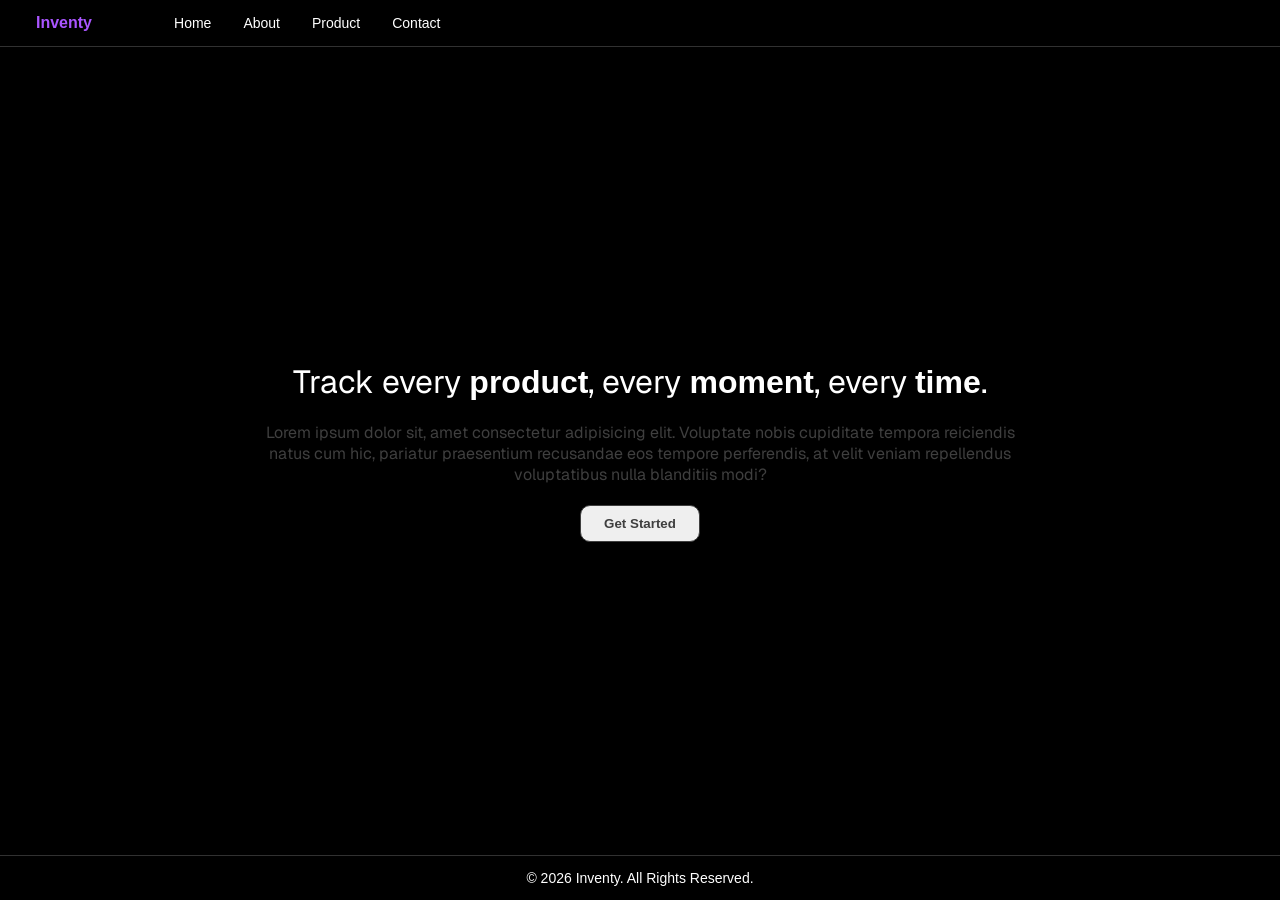
==== index.html @ 1180576e "integrate new inventy home page" ====
<!DOCTYPE html>
<html lang="en">

<head>
    <meta charset="UTF-8">
    <meta name="viewport" content="width=device-width, initial-scale=1.0">
    <title>Inventy</title>
    <link rel="stylesheet" href="css/style.css">
</head>

<body>
    <header>
        <nav>
            <ul>
                <li><a class="nav-brand purple" href="">Inventy</a></li>
                <li><a href="">Home</a></li>
                <li><a href="about.html">About</a></li>
                <li><a href="products.html">Product</a></li>
                <li><a href="contact.html">Contact</a></li>
            </ul>
        </nav>
    </header>
    <main>
        <div class="container">
            <h1>Track every <span class="pixel-font">product</span>, every <span class="pixel-font">moment</span>, every
                <span class="pixel-font">time</span>.
            </h1>
            <p>Lorem ipsum dolor sit, amet consectetur adipisicing elit. Voluptate nobis cupiditate tempora reiciendis
                <br>
                natus cum hic, pariatur praesentium recusandae eos tempore perferendis, at velit veniam repellendus <br>
                voluptatibus nulla blanditiis modi?</p>
            <a href="products.html"><button>Get Started</button></a>
        </div>
        <!-- <div class="container index">
            <img src="Gemini_Generated_Image_yl770eyl770eyl77.jpg" alt="">
        </div> -->
    </main>
    <footer>
        <p>&copy; 2026 Inventy. All Rights Reserved.</p>
    </footer>
</body>

</html>
---- css/style.css ----
@import url('https://fonts.googleapis.com/css2?family=Geist+Pixel&family=Geist:ital,wght@0,100..900;1,100..900&display=swap');

* {
    margin: 0;
    padding: 0;
    font-family: "Geist", sans-serif;
}

body {
    background-color: #000000;
    min-height: 100vh;
    display: flex;
    flex-direction: column;
}

main {
    flex: 1;
    display: flex;
    flex-direction: column;
}

ul {
  list-style-type: none;
  margin: 0;
  padding: 0 20px;
  display: flex;
  flex-direction: row;
  align-items: center;
  background-color: #000000;
  border-bottom: 1px solid #313131;
}

ul li a {
  display: block;
  color: #FFFFFF;
  text-align: center;
  padding: 14px 16px;
  text-decoration: none;
  font-family: "Geist Pixel", sans-serif;
  font-size: 14px;
  font-weight: 200;
}

ul li a:hover {
    font-weight: 800;
}

.nav-brand {
    font-size: 16px;
    font-weight: 800;
    margin-right: 50px;
}

.nav-brand:hover {
    color: rgb(205, 150, 255);
}

.container {
    flex: 1;
    display: flex;
    flex-direction: column;
    justify-content: center;
    align-items: center;
    text-align: center;
    gap: 20px;
    padding: 40px 20px;
}

.container img {
    width: 50%;
}

.index img {
    width: 80%;
}

.container h1 {
    color: #FFFFFF;
    font-weight: 400;
}

.container p {
    color: #3f3f3f;
}

.pixel-font {
    font-family: "Geist Pixel", sans-serif;
    font-weight: 800;
}

.container button {
    width: auto;
    min-width: 120px;
    padding: 10px 20px;
    border-radius: 10px;
    border: 1px solid #3f3f3f;
    font-family: "Geist Pixel", sans-serif;
    font-weight: 800;
    color: #3f3f3f;
}

.container button:hover {
    cursor: pointer;
    color: #000000;
}

.about-section {
    flex: 1;
    display: flex;
    flex-direction: column;
    justify-content: center;
    align-items: center;
    padding: 50px 20px;
    text-align: center;
    color: #FFFFFF;
    gap: 20px;
}

.about-section h1 {
    font-weight: 400;
}

.about-section p {
    color: #3f3f3f;
}

.purple {
    font-family: "Geist Pixel", sans-serif;
    font-weight: 600;
    color: rgb(170, 85, 255);
}

.contact {
    display: flex;
    flex-direction: column;
    gap: 15px;
    width: 100%;
    max-width: 400px;
    text-align: left;
    margin: 10px 0;
}

.contact-group {
    display: flex;
    flex-direction: column;
    gap: 6px;
}

.contact label {
    color: #FFFFFF;
    font-family: "Geist Pixel", sans-serif;
    font-size: 14px;
}

.contact input,
.contact textarea {
    font-family: "Geist Pixel", sans-serif;
    padding: 10px;
    background-color: #000000;
    border: 1px solid #313131;
    border-radius: 6px;
    color: #FFFFFF;
    width: 100%;
    box-sizing: border-box;
    font-size: 13px;
}

.contact textarea {
    min-height: 90px;
    resize: vertical;
}

.contact input:focus,
.contact textarea:focus {
    outline: none;
    border-color: rgb(170, 85, 255);
}

footer {
    border-top: 1px solid #313131;
    padding: 14px 16px;
    color: #FFFFFF;
    display: flex;
    justify-content: center;
    align-items: center;
    text-align: center;
}

footer p {
    font-family: "Geist Pixel", sans-serif;
    font-size: 14px;
    font-weight: 200;
    color: #FFFFFF;
}
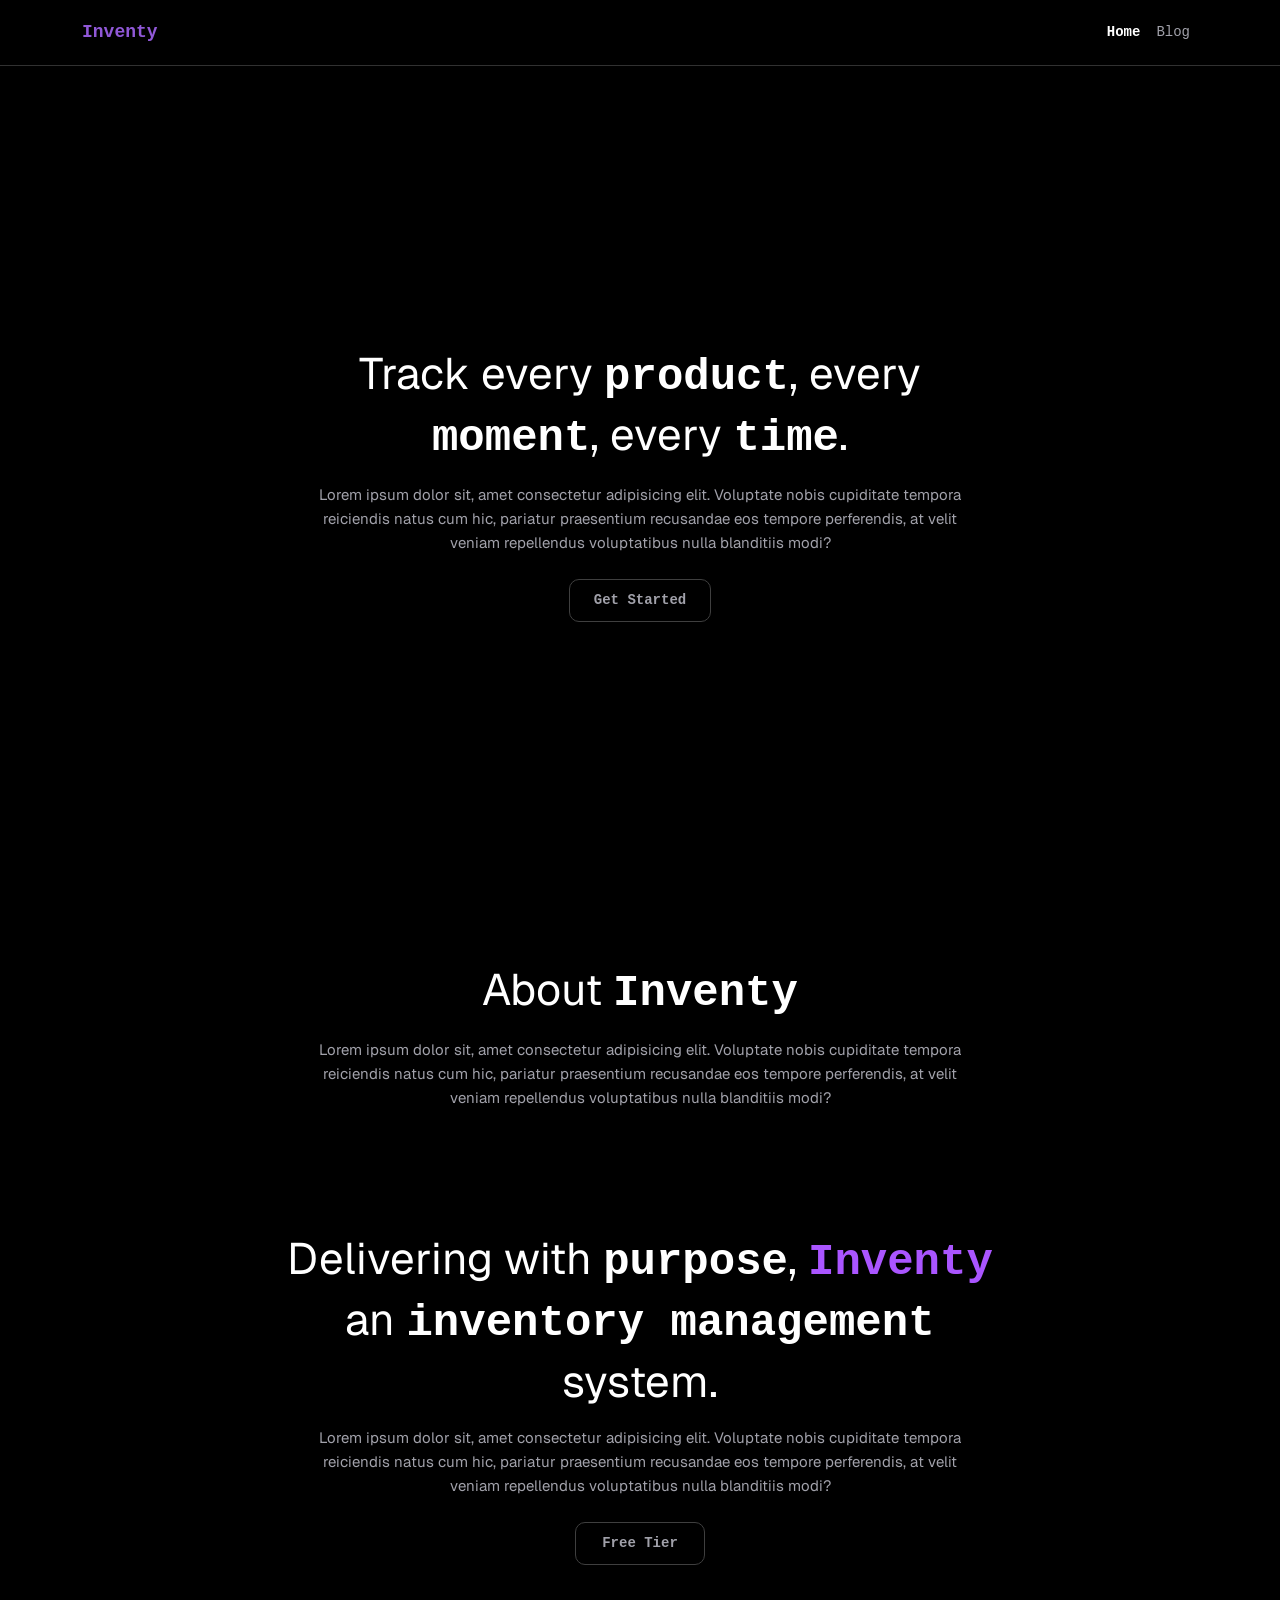
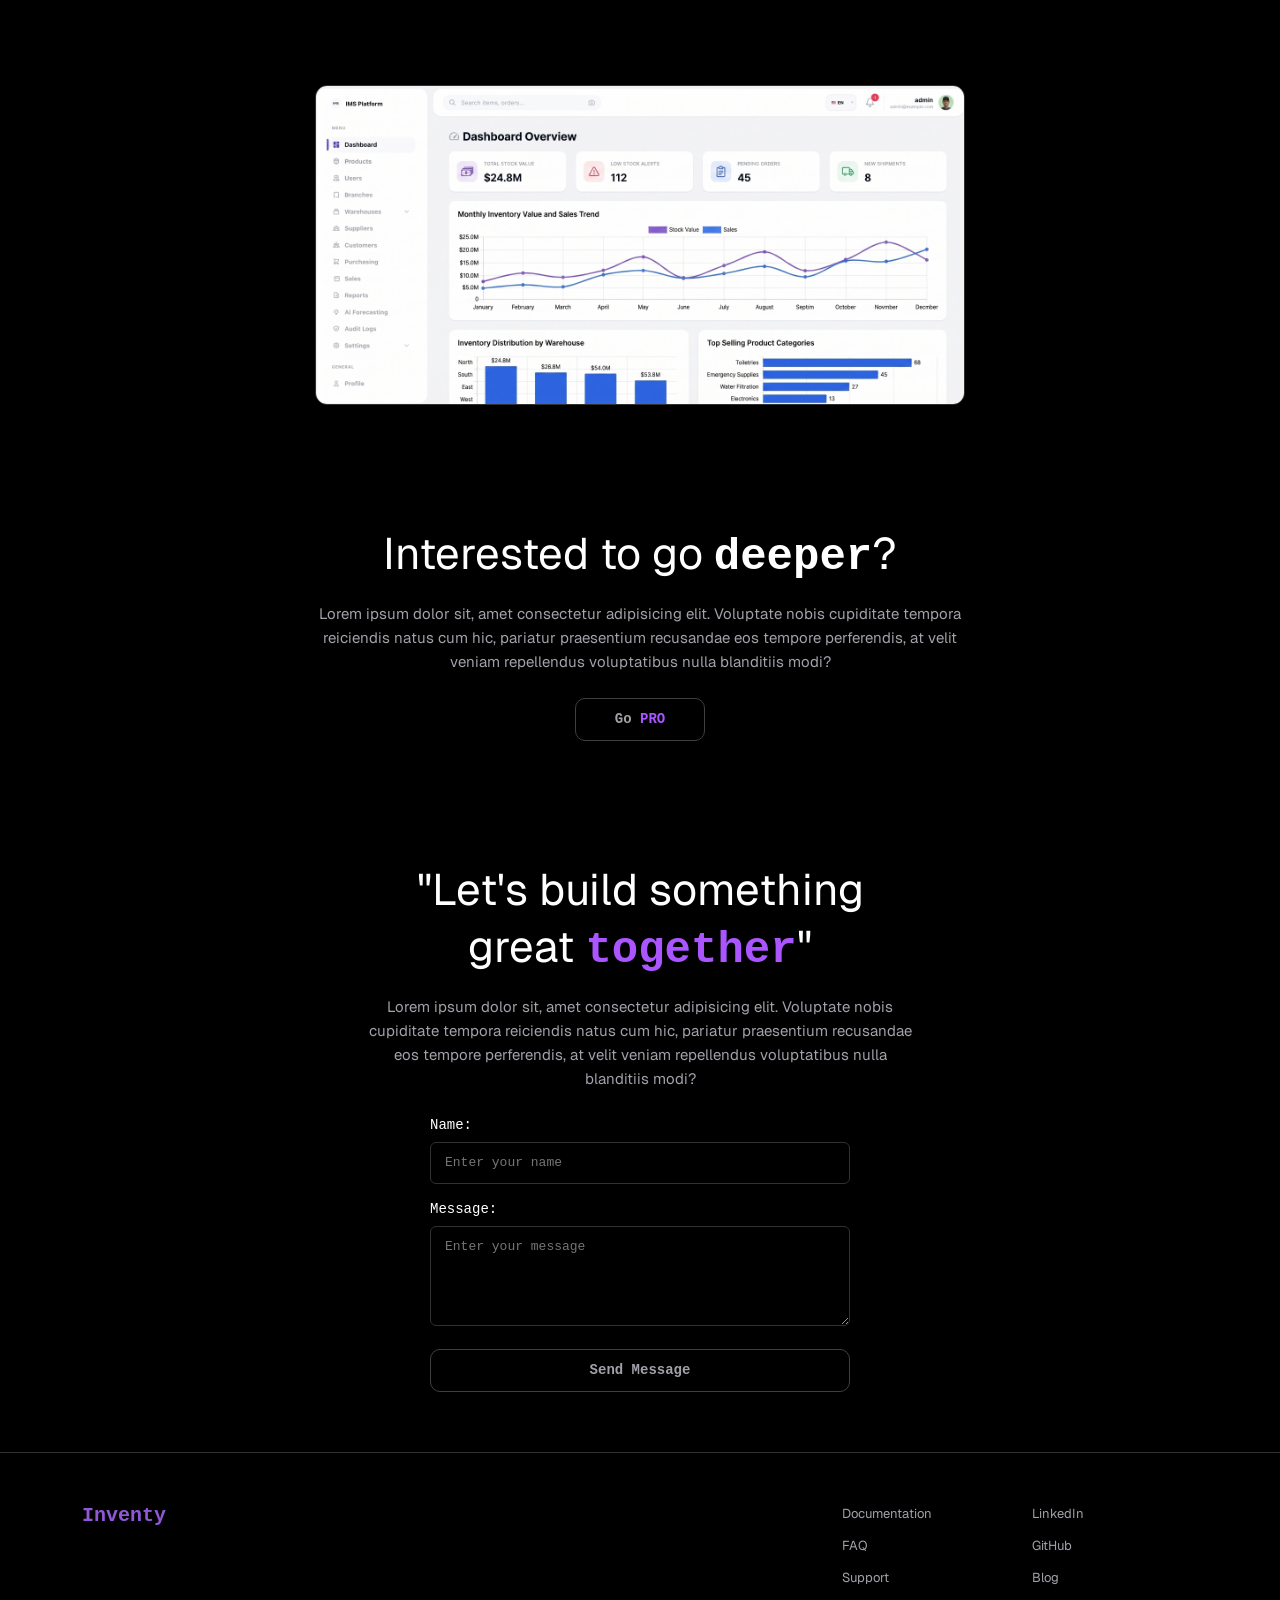
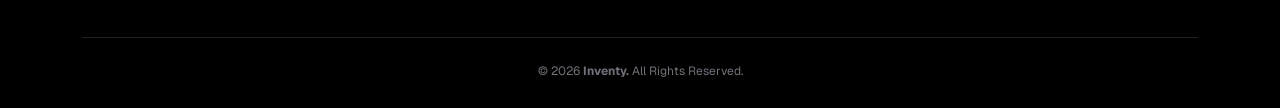
==== commit 56279910: "merge home and blog" ====
--- a/index.html
+++ b/index.html
@@ -4,40 +4,174 @@
 <head>
     <meta charset="UTF-8">
     <meta name="viewport" content="width=device-width, initial-scale=1.0">
-    <title>Inventy</title>
+    <title>Inventy - Modern Inventory Management</title>
+    <link rel="shortcut icon" href="favicon/open-box.png" type="image/x-icon">
+    <link rel="preconnect" href="https://fonts.googleapis.com">
+    <link rel="preconnect" href="https://fonts.gstatic.com" crossorigin>
+    <link
+        href="https://fonts.googleapis.com/css2?family=Geist+Pixel&family=Geist:ital,wght@0,100..900;1,100..900&display=swap"
+        rel="stylesheet">
+    <link href="https://cdn.jsdelivr.net/npm/bootstrap@5.3.3/dist/css/bootstrap.min.css" rel="stylesheet">
     <link rel="stylesheet" href="css/style.css">
 </head>
 
 <body>
     <header>
-        <nav>
-            <ul>
-                <li><a class="nav-brand purple" href="">Inventy</a></li>
-                <li><a href="">Home</a></li>
-                <li><a href="about.html">About</a></li>
-                <li><a href="products.html">Product</a></li>
-                <li><a href="contact.html">Contact</a></li>
-            </ul>
+        <nav class="navbar navbar-expand-lg">
+            <div class="container">
+                <a class="navbar-brand" href="index.html">Inventy</a>
+                <button class="navbar-toggler" type="button" data-bs-toggle="collapse" data-bs-target="#navbarNav"
+                    aria-controls="navbarNav" aria-expanded="false" aria-label="Toggle navigation">
+                    <span class="navbar-toggler-icon"></span>
+                </button>
+                <div class="collapse navbar-collapse" id="navbarNav">
+                    <ul class="navbar-nav ms-auto">
+                        <li class="nav-item">
+                            <a class="nav-link active" href="index.html">Home</a>
+                        </li>
+                        <li class="nav-item">
+                            <a class="nav-link" href="blog.html">Blog</a>
+                        </li>
+                    </ul>
+                </div>
+            </div>
         </nav>
     </header>
+
     <main>
-        <div class="container">
-            <h1>Track every <span class="pixel-font">product</span>, every <span class="pixel-font">moment</span>, every
-                <span class="pixel-font">time</span>.
-            </h1>
-            <p>Lorem ipsum dolor sit, amet consectetur adipisicing elit. Voluptate nobis cupiditate tempora reiciendis
-                <br>
-                natus cum hic, pariatur praesentium recusandae eos tempore perferendis, at velit veniam repellendus <br>
-                voluptatibus nulla blanditiis modi?</p>
-            <a href="products.html"><button>Get Started</button></a>
+        <section class="hero-section text-center">
+            <div class="container">
+                <div class="row justify-content-center">
+                    <div class="col-12 col-lg-8">
+                        <h1>Track every <span class="pixel-font">product</span>, every <span
+                                class="pixel-font">moment</span>, every <span class="pixel-font">time</span>.</h1>
+                        <p class="light-p mt-3 mb-4">
+                            Lorem ipsum dolor sit, amet consectetur adipisicing elit. Voluptate nobis cupiditate
+                            tempora reiciendis natus cum hic, pariatur praesentium recusandae eos tempore perferendis,
+                            at velit veniam repellendus voluptatibus nulla blanditiis modi?
+                        </p>
+                        <a href="blog.html" class="btn-custom">Get Started</a>
+                    </div>
+                </div>
+            </div>
+        </section>
+
+        <section class="about-section text-center">
+            <div class="container">
+                <div class="row justify-content-center">
+                    <div class="col-12 col-lg-8">
+                        <h1>About <span class="pixel-font">Inventy</span></h1>
+                        <p class="light-p mt-3 mb-0">
+                            Lorem ipsum dolor sit, amet consectetur adipisicing elit. Voluptate nobis cupiditate
+                            tempora reiciendis natus cum hic, pariatur praesentium recusandae eos tempore perferendis,
+                            at velit veniam repellendus voluptatibus nulla blanditiis modi?
+                        </p>
+                    </div>
+                </div>
+            </div>
+        </section>
+
+        <section class="feature-section text-center">
+            <div class="container">
+                <div class="row justify-content-center">
+                    <div class="col-12 col-lg-8">
+                        <h1>Delivering with <span class="pixel-font">purpose</span>, <span class="purple">Inventy</span>
+                            an <span class="pixel-font">inventory management</span> system.</h1>
+                        <p class="light-p mt-3 mb-4">
+                            Lorem ipsum dolor sit, amet consectetur adipisicing elit. Voluptate nobis cupiditate
+                            tempora reiciendis natus cum hic, pariatur praesentium recusandae eos tempore perferendis,
+                            at velit veniam repellendus voluptatibus nulla blanditiis modi?
+                        </p>
+                        <button type="button">Free Tier</button>
+                    </div>
+                </div>
+            </div>
+        </section>
+
+        <section class="showcase-section text-center">
+            <div class="container">
+                <div class="row justify-content-center">
+                    <div class="col-12 col-md-10 col-lg-8">
+                        <img src="img/Gemini_Generated_Image_yl770eyl770eyl77.jpg" alt="Inventy Dashboard Preview"
+                            class="img-fluid showcase-img">
+                    </div>
+                </div>
+            </div>
+        </section>
+
+        <section class="cta-section text-center">
+            <div class="container">
+                <div class="row justify-content-center">
+                    <div class="col-12 col-lg-8">
+                        <h1>Interested to go <span class="pixel-font">deeper</span>?</h1>
+                        <p class="light-p mt-3 mb-4">
+                            Lorem ipsum dolor sit, amet consectetur adipisicing elit. Voluptate nobis cupiditate
+                            tempora reiciendis natus cum hic, pariatur praesentium recusandae eos tempore perferendis,
+                            at velit veniam repellendus voluptatibus nulla blanditiis modi?
+                        </p>
+                        <button type="button">Go <span class="purple">PRO</span></button>
+                    </div>
+                </div>
+            </div>
+        </section>
+
+        <section class="contact-section text-center">
+            <div class="container">
+                <div class="row justify-content-center">
+                    <div class="col-12 col-md-8 col-lg-6">
+                        <h1>"Let's build something great <span class="purple">together</span>"</h1>
+                        <p class="light-p mt-3 mb-4">
+                            Lorem ipsum dolor sit, amet consectetur adipisicing elit. Voluptate nobis cupiditate
+                            tempora reiciendis natus cum hic, pariatur praesentium recusandae eos tempore perferendis,
+                            at velit veniam repellendus voluptatibus nulla blanditiis modi?
+                        </p>
+                        <form class="contact">
+                            <div class="contact-group">
+                                <label for="name">Name:</label>
+                                <input type="text" id="name" placeholder="Enter your name" required>
+                            </div>
+                            <div class="contact-group">
+                                <label for="message">Message:</label>
+                                <textarea id="message" placeholder="Enter your message" required></textarea>
+                            </div>
+                            <button type="submit" class="mt-2">Send Message</button>
+                        </form>
+                    </div>
+                </div>
+            </div>
+        </section>
+    </main>
+
+    <footer>
+        <div class="container py-5">
+            <div class="row gy-4">
+                <div class="col-12 col-md-8">
+                    <a class="footer-brand" href="index.html">Inventy</a>
+                </div>
+                <div class="col-6 col-md-2">
+                    <ul class="footer-links">
+                        <li><a href="">Documentation</a></li>
+                        <li><a href="">FAQ</a></li>
+                        <li><a href="">Support</a></li>
+                    </ul>
+                </div>
+                <div class="col-6 col-md-2">
+                    <ul class="footer-links">
+                        <li><a href="">LinkedIn</a></li>
+                        <li><a target="_blank" href="https://github.com/3stannn/Inventy" rel="noopener noreferrer">GitHub</a></li>
+                        <li><a href="blog.html">Blog</a></li>
+                    </ul>
+                </div>
+            </div>
+            <div class="copyright mt-5">
+                <p>&copy;
+                    <script>document.write(new Date().getFullYear());</script> <b>Inventy.</b> All Rights Reserved.
+                </p>
+            </div>
         </div>
-        <!-- <div class="container index">
-            <img src="Gemini_Generated_Image_yl770eyl770eyl77.jpg" alt="">
-        </div> -->
-    </main>
-    <footer>
-        <p>&copy; 2026 Inventy. All Rights Reserved.</p>
     </footer>
+
+    <script src="https://cdn.jsdelivr.net/npm/bootstrap@5.3.3/dist/js/bootstrap.bundle.min.js"></script>
 </body>
 
 </html>
--- a/css/style.css
+++ b/css/style.css
@@ -3,131 +3,185 @@
 * {
     margin: 0;
     padding: 0;
+    box-sizing: border-box;
+}
+
+html, body {
     font-family: "Geist", sans-serif;
-}
-
-body {
-    background-color: #000000;
+    background-color: #000000;
+    color: #FFFFFF;
     min-height: 100vh;
     display: flex;
     flex-direction: column;
 }
 
 main {
-    flex: 1;
-    display: flex;
-    flex-direction: column;
-}
-
-ul {
-  list-style-type: none;
-  margin: 0;
-  padding: 0 20px;
-  display: flex;
-  flex-direction: row;
-  align-items: center;
-  background-color: #000000;
-  border-bottom: 1px solid #313131;
-}
-
-ul li a {
-  display: block;
-  color: #FFFFFF;
-  text-align: center;
-  padding: 14px 16px;
-  text-decoration: none;
-  font-family: "Geist Pixel", sans-serif;
-  font-size: 14px;
-  font-weight: 200;
-}
-
-ul li a:hover {
-    font-weight: 800;
-}
-
-.nav-brand {
-    font-size: 16px;
-    font-weight: 800;
-    margin-right: 50px;
-}
-
-.nav-brand:hover {
+    flex: 1 0 auto;
+    display: flex;
+    flex-direction: column;
+}
+
+::selection {
+    background-color: #FFFFFF;
+    color: #000000;
+}
+
+a {
+    text-decoration: none;
+}
+
+.pixel-font {
+    font-family: "Geist Pixel", monospace;
+    font-weight: 800;
+}
+
+.purple {
+    font-family: "Geist Pixel", monospace;
+    font-weight: 600;
+    color: rgb(170, 85, 255);
+}
+
+.light-p {
+    font-weight: 400;
+    color: #A1A1AA;
+    font-size: 15px;
+    line-height: 1.6;
+}
+
+.navbar {
+    background-color: #000000;
+    border-bottom: 1px solid #313131;
+    padding: 14px 0;
+}
+
+.navbar-brand {
+    font-family: "Geist Pixel", monospace;
+    font-weight: 800;
+    font-size: 18px;
+    color: #9058D7;
+}
+
+.navbar-brand:hover {
     color: rgb(205, 150, 255);
 }
 
-.container {
-    flex: 1;
-    display: flex;
-    flex-direction: column;
+.navbar-nav .nav-link {
+    font-family: "Geist Pixel", monospace;
+    font-size: 14px;
+    font-weight: 400;
+    color: #A1A1AA;
+    padding: 8px 16px;
+    transition: color 0.2s ease, font-weight 0.2s ease;
+}
+
+.navbar-nav .nav-link:hover,
+.navbar-nav .nav-link.active {
+    color: #FFFFFF;
+    font-weight: 800;
+}
+
+.navbar-toggler {
+    border: none !important;
+    box-shadow: none !important;
+    outline: none !important;
+    padding: 6px 8px;
+    background: transparent !important;
+}
+
+.navbar-toggler:focus,
+.navbar-toggler:hover,
+.navbar-toggler:active {
+    border: none !important;
+    box-shadow: none !important;
+    outline: none !important;
+    background: transparent !important;
+}
+
+.navbar-toggler-icon {
+    background-image: url("data:image/svg+xml,%3csvg xmlns='http://www.w3.org/2000/svg' viewBox='0 0 30 30'%3e%3cpath stroke='rgba%28255, 255, 255, 0.9%29' stroke-linecap='round' stroke-miterlimit='10' stroke-width='2' d='M4 7h22M4 15h22M4 23h22'/%3e%3c/svg%3e");
+    width: 24px;
+    height: 24px;
+    transition: opacity 0.2s ease, transform 0.2s ease;
+}
+
+.navbar-toggler:hover .navbar-toggler-icon {
+    opacity: 0.75;
+}
+
+.hero-section {
+    min-height: calc(100vh - 65px);
+    display: flex;
+    align-items: center;
     justify-content: center;
-    align-items: center;
-    text-align: center;
-    gap: 20px;
-    padding: 40px 20px;
-}
-
-.container img {
-    width: 50%;
-}
-
-.index img {
-    width: 80%;
-}
-
-.container h1 {
-    color: #FFFFFF;
-    font-weight: 400;
-}
-
-.container p {
-    color: #3f3f3f;
-}
-
-.pixel-font {
-    font-family: "Geist Pixel", sans-serif;
-    font-weight: 800;
-}
-
-.container button {
+    padding: 40px 0;
+}
+
+.about-section,
+.feature-section,
+.showcase-section,
+.cta-section,
+.contact-section {
+    padding: 60px 0;
+}
+
+.hero-section h1,
+.about-section h1,
+.feature-section h1,
+.cta-section h1,
+.contact-section h1 {
+    color: #FFFFFF;
+    font-weight: 400;
+    font-size: clamp(2rem, 4vw, 2.75rem);
+    line-height: 1.3;
+}
+
+.hero-section p,
+.about-section p,
+.feature-section p,
+.cta-section p,
+.contact-section p {
+    color: #A1A1AA;
+    max-width: 650px;
+    margin-left: auto;
+    margin-right: auto;
+}
+
+.btn-custom,
+button:not(.navbar-toggler, .btn-close) {
+    display: inline-block;
     width: auto;
-    min-width: 120px;
-    padding: 10px 20px;
+    min-width: 130px;
+    padding: 10px 24px;
     border-radius: 10px;
     border: 1px solid #3f3f3f;
-    font-family: "Geist Pixel", sans-serif;
-    font-weight: 800;
-    color: #3f3f3f;
-}
-
-.container button:hover {
+    background-color: transparent;
+    font-family: "Geist Pixel", monospace;
+    font-weight: 800;
+    font-size: 14px;
+    color: #A1A1AA;
+    text-decoration: none;
+    transition: all 0.2s ease-in-out;
+}
+
+.btn-custom:hover,
+button:not(.navbar-toggler, .btn-close):hover {
     cursor: pointer;
     color: #000000;
-}
-
-.about-section {
-    flex: 1;
-    display: flex;
-    flex-direction: column;
-    justify-content: center;
-    align-items: center;
-    padding: 50px 20px;
-    text-align: center;
-    color: #FFFFFF;
-    gap: 20px;
-}
-
-.about-section h1 {
-    font-weight: 400;
-}
-
-.about-section p {
-    color: #3f3f3f;
-}
-
-.purple {
-    font-family: "Geist Pixel", sans-serif;
-    font-weight: 600;
-    color: rgb(170, 85, 255);
+    background-color: #FFFFFF;
+    border-color: #FFFFFF;
+}
+
+.showcase-img {
+    max-width: 100%;
+    width: 650px;
+    border-radius: 12px;
+    border: 1px solid #313131;
+    box-shadow: 0 10px 30px rgba(0, 0, 0, 0.5);
+    transition: transform 0.3s ease;
+}
+
+.showcase-img:hover {
+    transform: scale(1.02);
 }
 
 .contact {
@@ -135,9 +189,9 @@
     flex-direction: column;
     gap: 15px;
     width: 100%;
-    max-width: 400px;
+    max-width: 420px;
+    margin: 24px auto 0 auto;
     text-align: left;
-    margin: 10px 0;
 }
 
 .contact-group {
@@ -148,14 +202,15 @@
 
 .contact label {
     color: #FFFFFF;
-    font-family: "Geist Pixel", sans-serif;
+    font-family: "Geist Pixel", monospace;
     font-size: 14px;
 }
 
 .contact input,
-.contact textarea {
-    font-family: "Geist Pixel", sans-serif;
-    padding: 10px;
+.contact textarea,
+.contact .form-control {
+    font-family: "Geist Pixel", monospace;
+    padding: 10px 14px;
     background-color: #000000;
     border: 1px solid #313131;
     border-radius: 6px;
@@ -166,29 +221,70 @@
 }
 
 .contact textarea {
-    min-height: 90px;
+    min-height: 100px;
     resize: vertical;
 }
 
 .contact input:focus,
-.contact textarea:focus {
+.contact textarea:focus,
+.contact .form-control:focus {
     outline: none;
+    background-color: #000000;
+    color: #FFFFFF;
     border-color: rgb(170, 85, 255);
+    box-shadow: 0 0 0 0.2rem rgba(170, 85, 255, 0.25);
 }
 
 footer {
+    background-color: #000000;
+    color: #FFFFFF;
     border-top: 1px solid #313131;
-    padding: 14px 16px;
-    color: #FFFFFF;
-    display: flex;
-    justify-content: center;
-    align-items: center;
+    margin-top: auto;
+}
+
+.footer-brand {
+    font-family: "Geist Pixel", monospace;
+    font-weight: 800;
+    font-size: 20px;
+    color: #9058D7;
+    text-decoration: none;
+    display: inline-block;
+}
+
+.footer-brand:hover {
+    color: rgb(205, 150, 255);
+}
+
+.footer-links {
+    list-style: none;
+    padding: 0;
+    margin: 0;
+    display: flex;
+    flex-direction: column;
+    gap: 8px;
+}
+
+footer a {
+    text-decoration: none;
+    color: #A1A1AA;
+    font-weight: 400;
+    font-size: 13px;
+    transition: color 0.2s ease;
+}
+
+footer a:hover {
+    color: #CF9704;
+}
+
+.copyright {
     text-align: center;
-}
-
-footer p {
-    font-family: "Geist Pixel", sans-serif;
-    font-size: 14px;
-    font-weight: 200;
-    color: #FFFFFF;
+    padding-top: 24px;
+    border-top: 1px solid rgba(220, 220, 220, 0.15);
+}
+
+.copyright p {
+    font-weight: 400;
+    font-size: 12px;
+    color: #71717A;
+    margin-bottom: 0;
 }
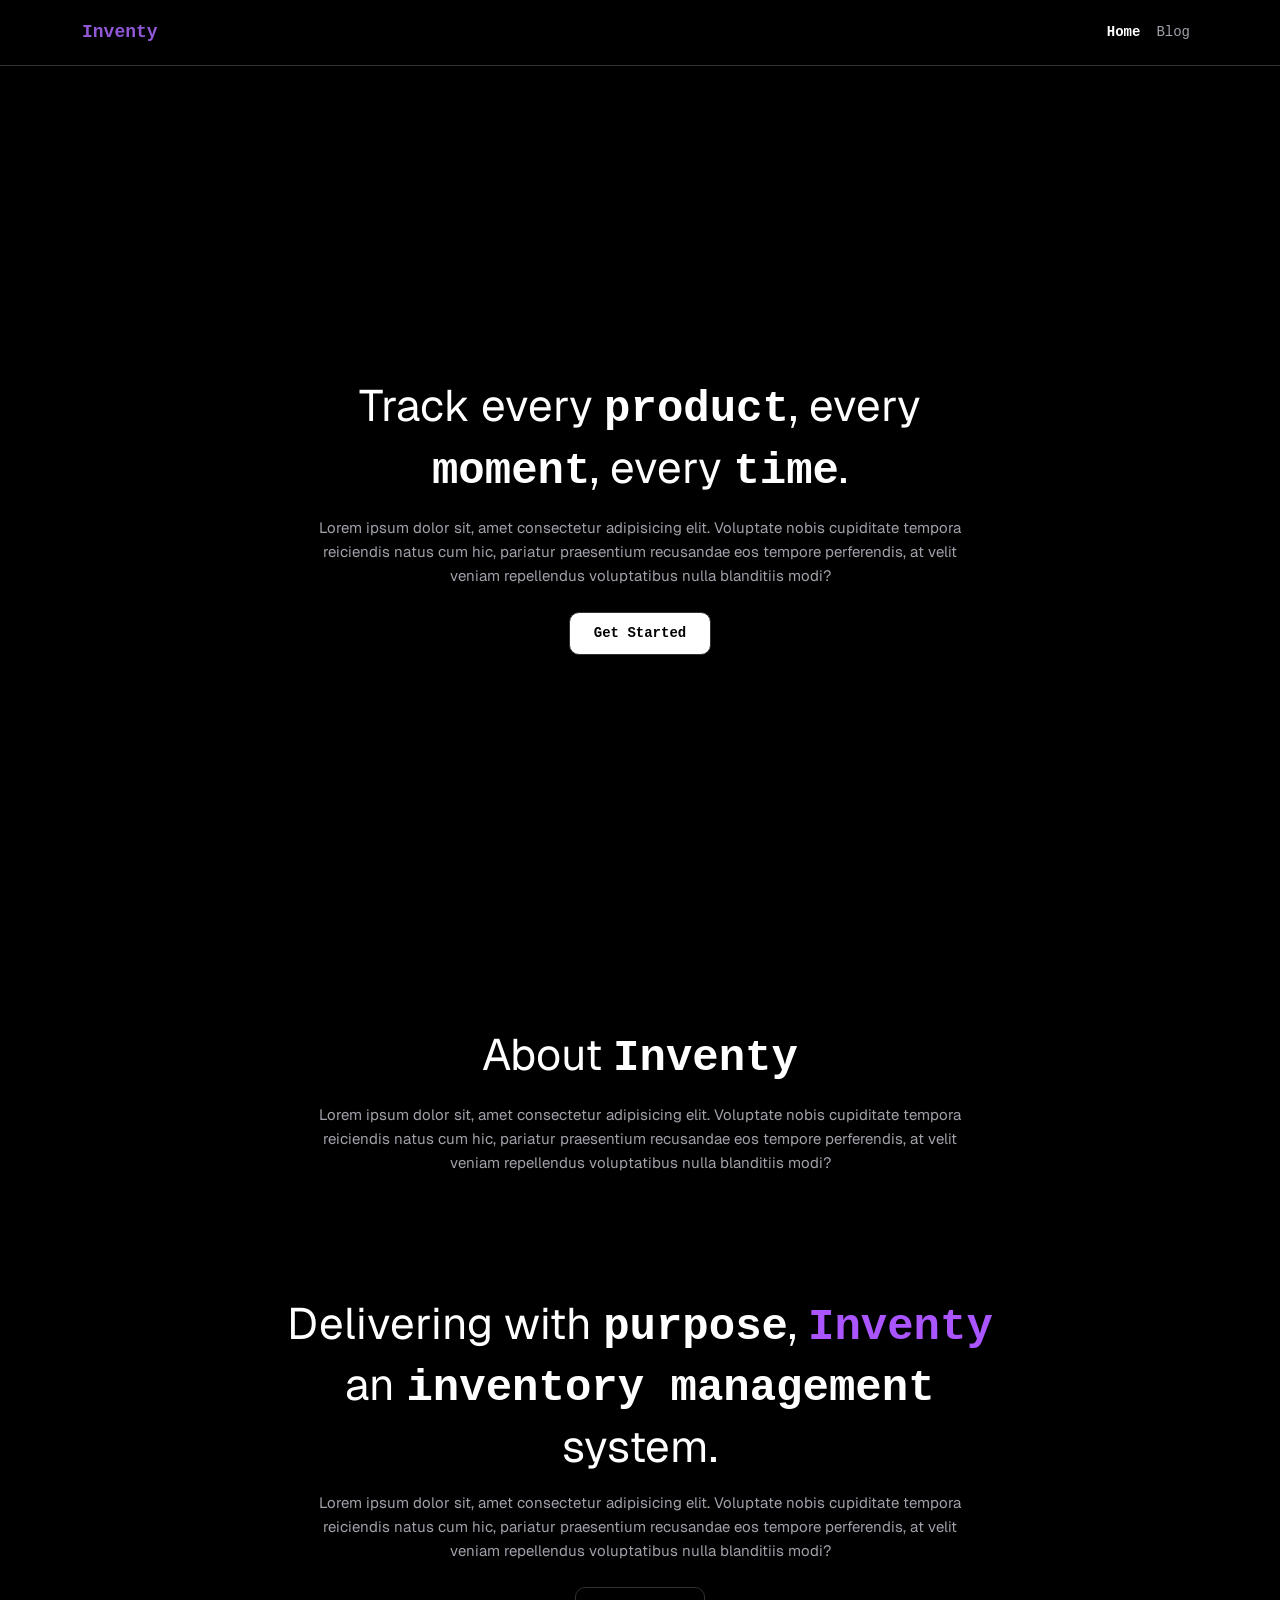
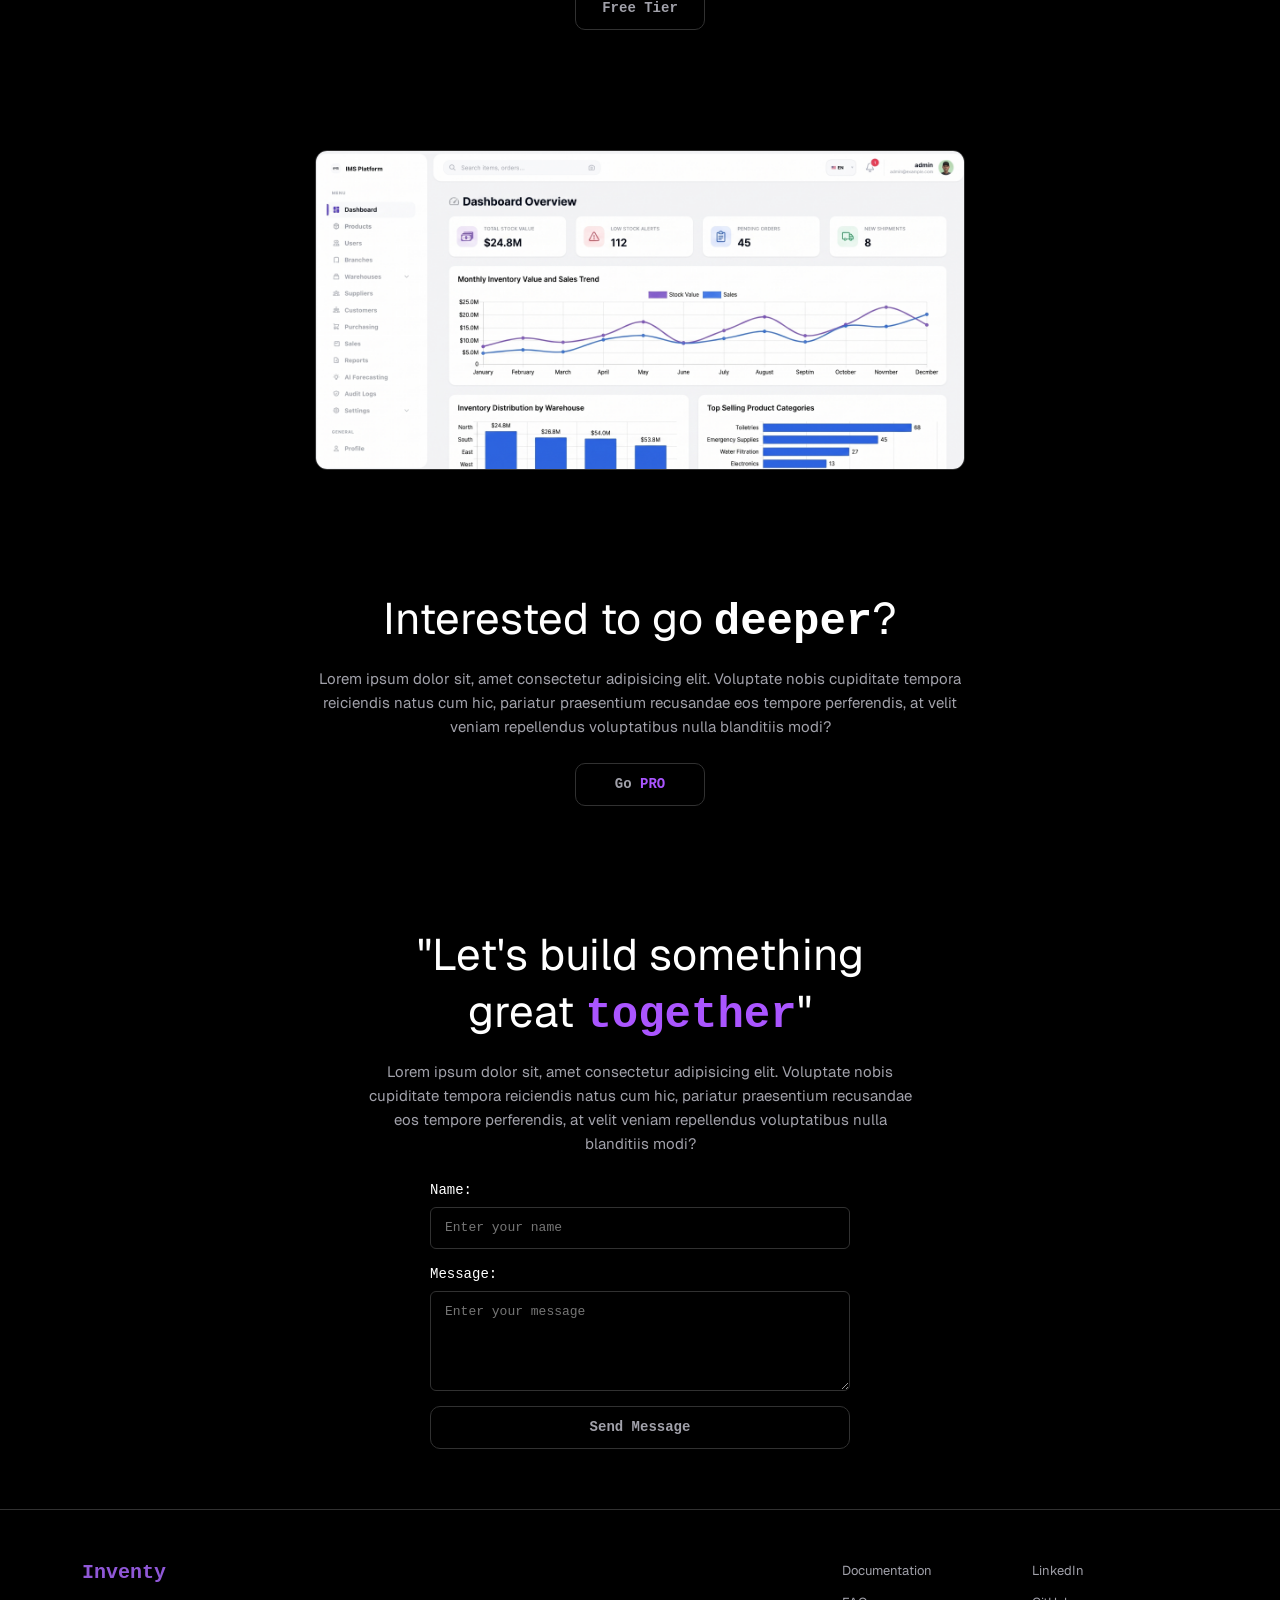
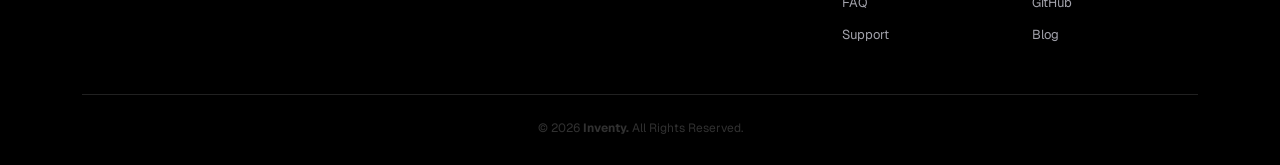
==== commit 40d22ed9: "cleared colors" ====
--- a/index.html
+++ b/index.html
@@ -82,7 +82,7 @@
                             tempora reiciendis natus cum hic, pariatur praesentium recusandae eos tempore perferendis,
                             at velit veniam repellendus voluptatibus nulla blanditiis modi?
                         </p>
-                        <button type="button">Free Tier</button>
+                        <button class="btn-custom" type="button">Free Tier</button>
                     </div>
                 </div>
             </div>
@@ -109,7 +109,7 @@
                             tempora reiciendis natus cum hic, pariatur praesentium recusandae eos tempore perferendis,
                             at velit veniam repellendus voluptatibus nulla blanditiis modi?
                         </p>
-                        <button type="button">Go <span class="purple">PRO</span></button>
+                        <button class="btn-custom" type="button">Go <span class="purple">PRO</span></button>
                     </div>
                 </div>
             </div>
@@ -134,7 +134,7 @@
                                 <label for="message">Message:</label>
                                 <textarea id="message" placeholder="Enter your message" required></textarea>
                             </div>
-                            <button type="submit" class="mt-2">Send Message</button>
+                            <button class="btn-custom" type="submit" class="mt-2">Send Message</button>
                         </form>
                     </div>
                 </div>
--- a/css/style.css
+++ b/css/style.css
@@ -109,11 +109,20 @@
 }
 
 .hero-section {
-    min-height: calc(100vh - 65px);
+    min-height: 100vh;
     display: flex;
     align-items: center;
     justify-content: center;
     padding: 40px 0;
+}
+
+.hero-section .btn-custom {
+    background-color: #FFFFFF;
+    color: #000000;
+}
+
+.hero-section .btn-custom:hover {
+    color: #9058D7;
 }
 
 .about-section,
@@ -146,14 +155,13 @@
     margin-right: auto;
 }
 
-.btn-custom,
-button:not(.navbar-toggler, .btn-close) {
+.btn-custom {
     display: inline-block;
     width: auto;
     min-width: 130px;
     padding: 10px 24px;
     border-radius: 10px;
-    border: 1px solid #3f3f3f;
+    border: 1px solid #313131;
     background-color: transparent;
     font-family: "Geist Pixel", monospace;
     font-weight: 800;
@@ -163,12 +171,10 @@
     transition: all 0.2s ease-in-out;
 }
 
-.btn-custom:hover,
-button:not(.navbar-toggler, .btn-close):hover {
+.btn-custom:hover {
     cursor: pointer;
     color: #000000;
     background-color: #FFFFFF;
-    border-color: #FFFFFF;
 }
 
 .showcase-img {
@@ -285,6 +291,6 @@
 .copyright p {
     font-weight: 400;
     font-size: 12px;
-    color: #71717A;
+    color: #313131;
     margin-bottom: 0;
 }
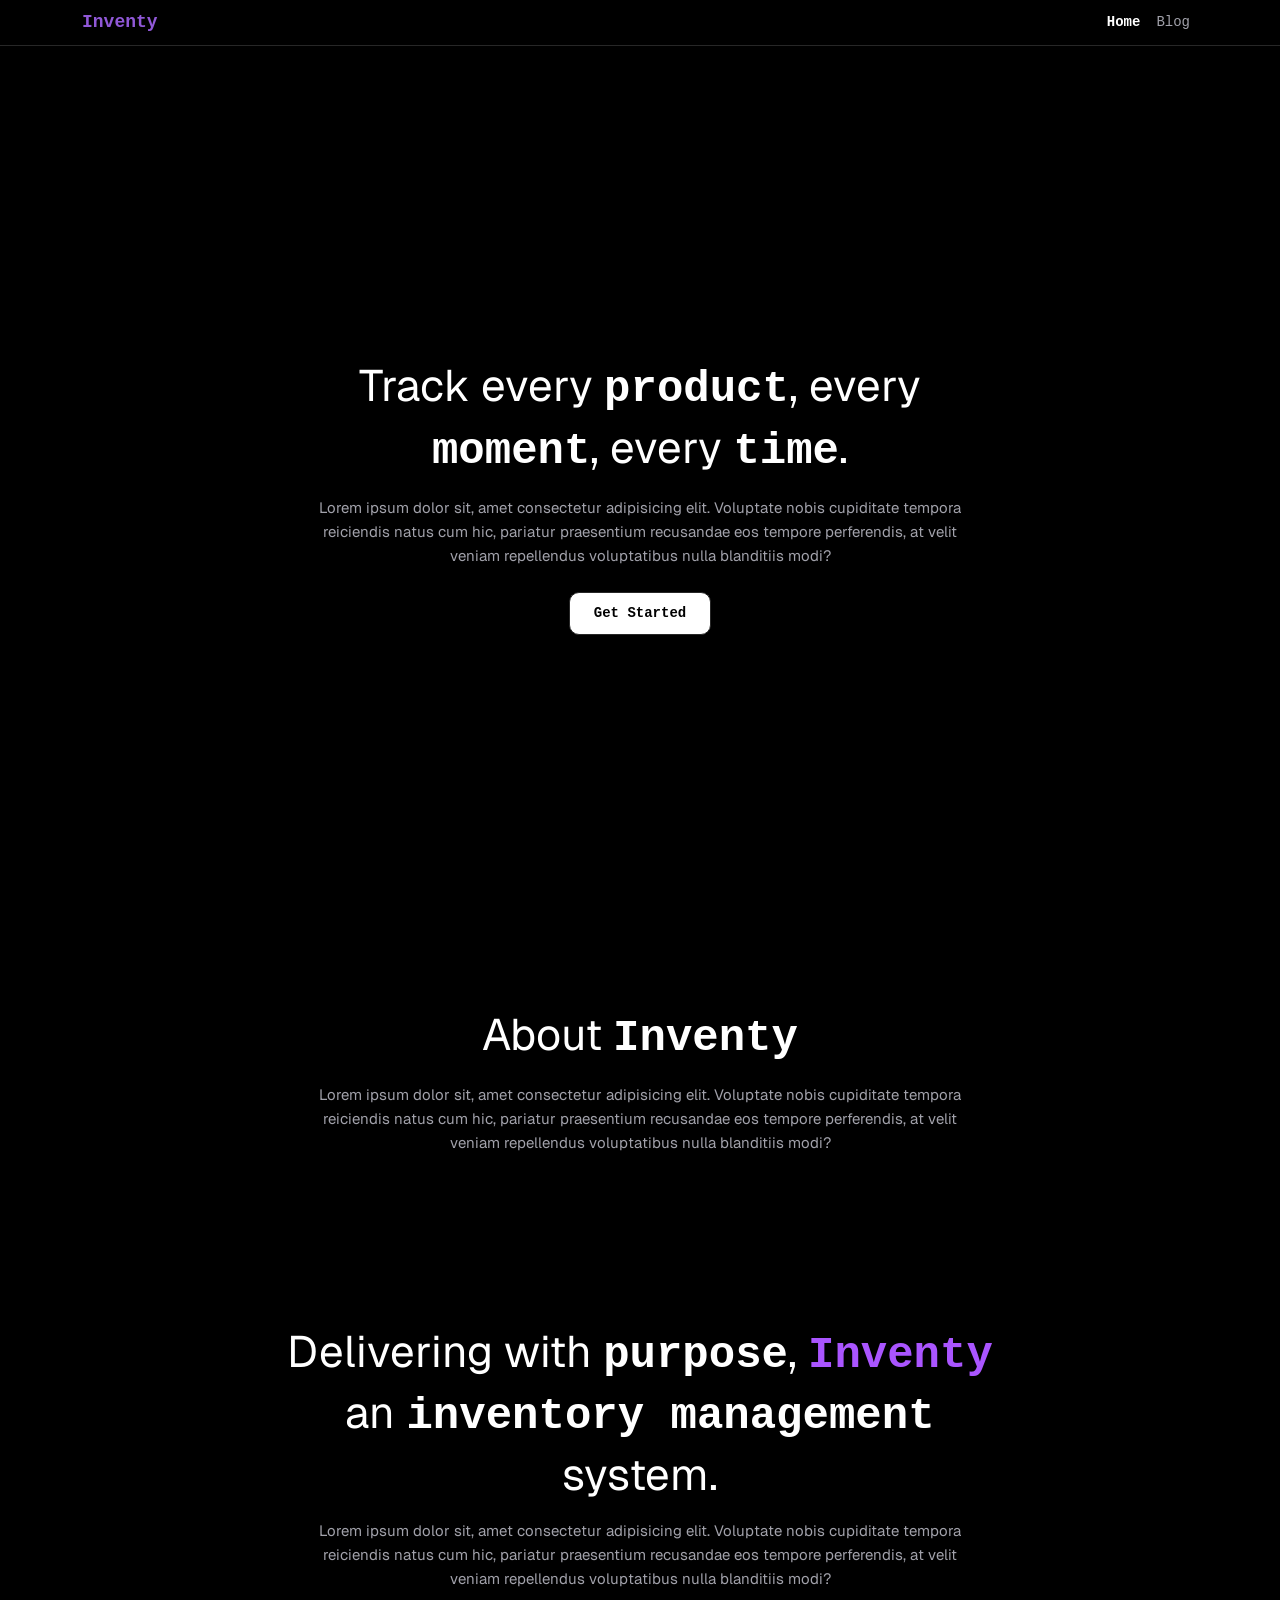
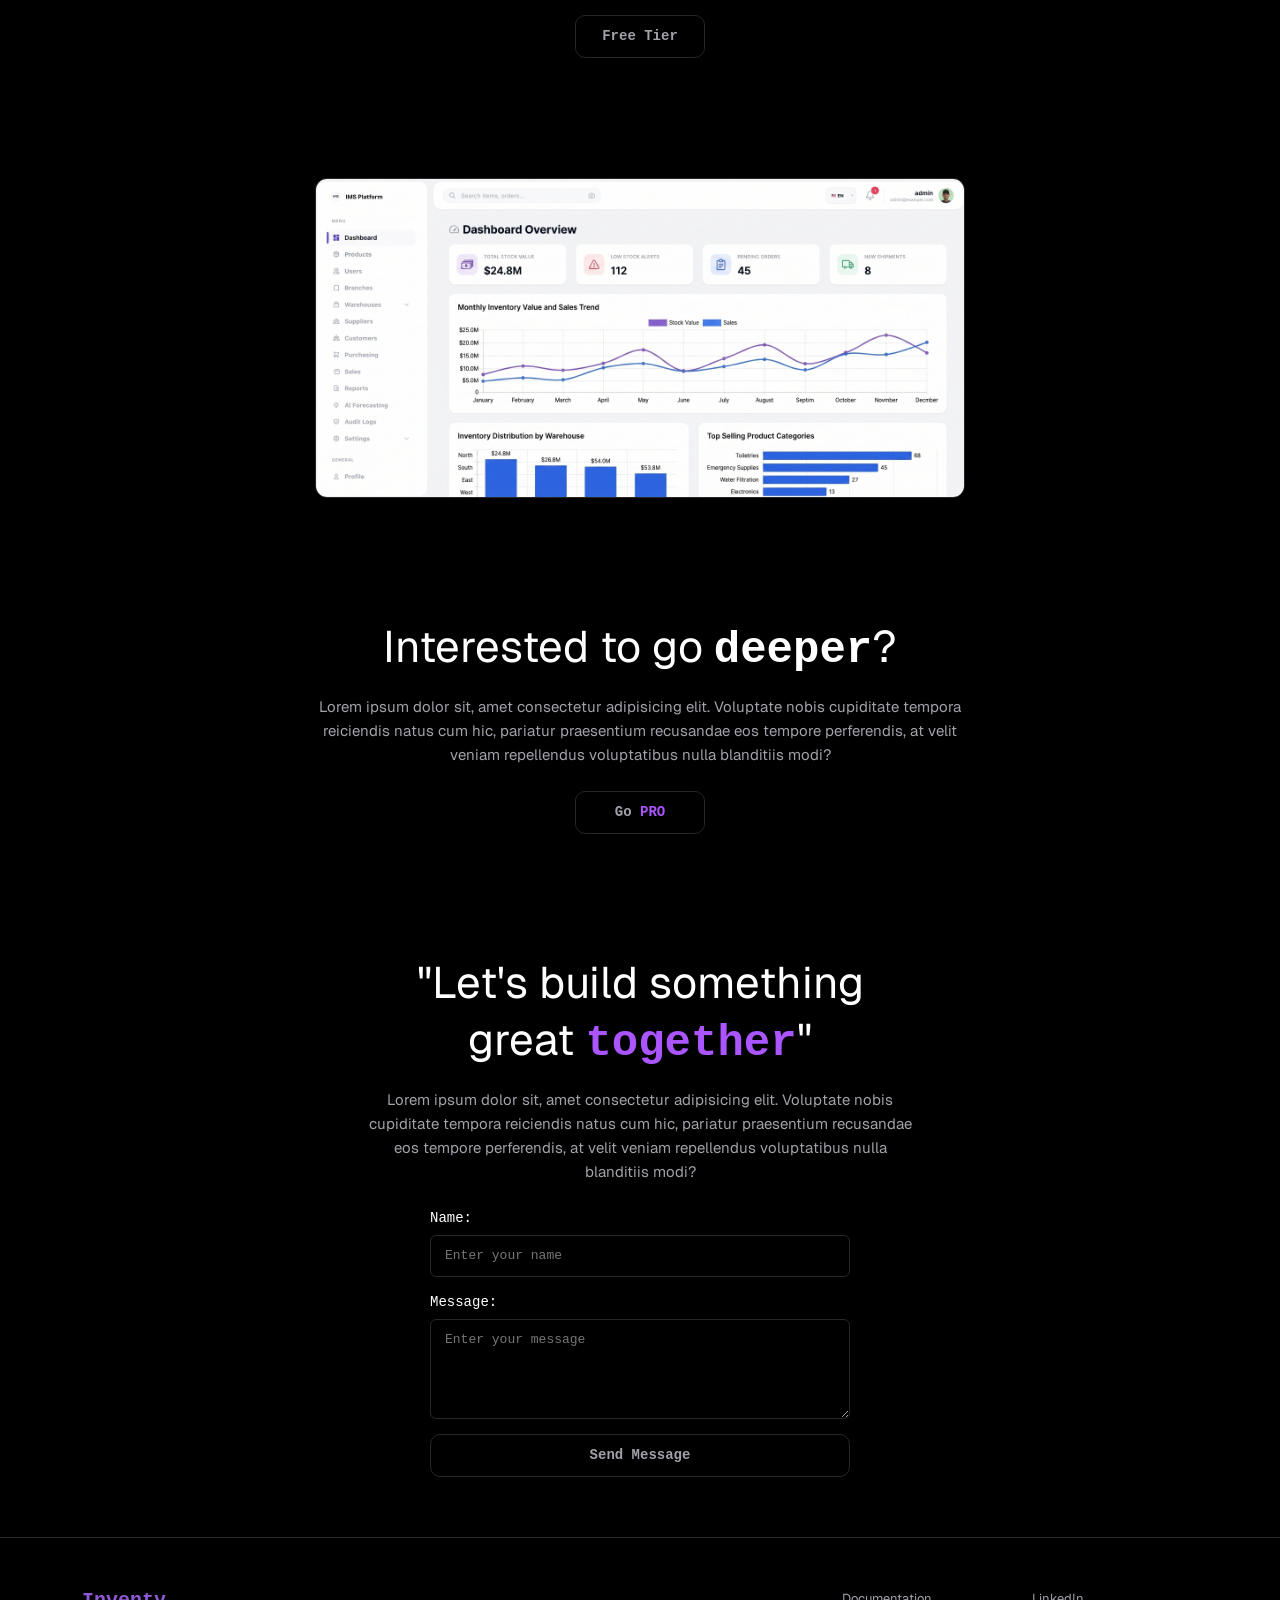
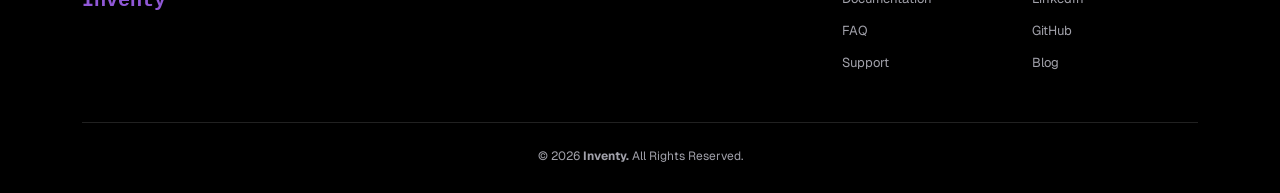
==== commit b55b80b7: "dashboard styles" ====
--- a/index.html
+++ b/index.html
@@ -71,7 +71,7 @@
             </div>
         </section>
 
-        <section class="feature-section text-center">
+        <section class="feature-section text-center mt-5">
             <div class="container">
                 <div class="row justify-content-center">
                     <div class="col-12 col-lg-8">
--- a/css/style.css
+++ b/css/style.css
@@ -50,8 +50,8 @@
 
 .navbar {
     background-color: #000000;
-    border-bottom: 1px solid #313131;
-    padding: 14px 0;
+    border-bottom: 1px solid #272727;
+    padding: 4px 0;
 }
 
 .navbar-brand {
@@ -161,7 +161,7 @@
     min-width: 130px;
     padding: 10px 24px;
     border-radius: 10px;
-    border: 1px solid #313131;
+    border: 1px solid #272727;
     background-color: transparent;
     font-family: "Geist Pixel", monospace;
     font-weight: 800;
@@ -181,7 +181,7 @@
     max-width: 100%;
     width: 650px;
     border-radius: 12px;
-    border: 1px solid #313131;
+    border: 1px solid #272727;
     box-shadow: 0 10px 30px rgba(0, 0, 0, 0.5);
     transition: transform 0.3s ease;
 }
@@ -213,12 +213,11 @@
 }
 
 .contact input,
-.contact textarea,
-.contact .form-control {
+.contact textarea {
     font-family: "Geist Pixel", monospace;
     padding: 10px 14px;
     background-color: #000000;
-    border: 1px solid #313131;
+    border: 1px solid #272727;
     border-radius: 6px;
     color: #FFFFFF;
     width: 100%;
@@ -232,8 +231,7 @@
 }
 
 .contact input:focus,
-.contact textarea:focus,
-.contact .form-control:focus {
+.contact textarea:focus {
     outline: none;
     background-color: #000000;
     color: #FFFFFF;
@@ -244,7 +242,7 @@
 footer {
     background-color: #000000;
     color: #FFFFFF;
-    border-top: 1px solid #313131;
+    border-top: 1px solid #272727;
     margin-top: auto;
 }
 
@@ -291,6 +289,6 @@
 .copyright p {
     font-weight: 400;
     font-size: 12px;
-    color: #313131;
+    color: #A1A1AA;
     margin-bottom: 0;
 }
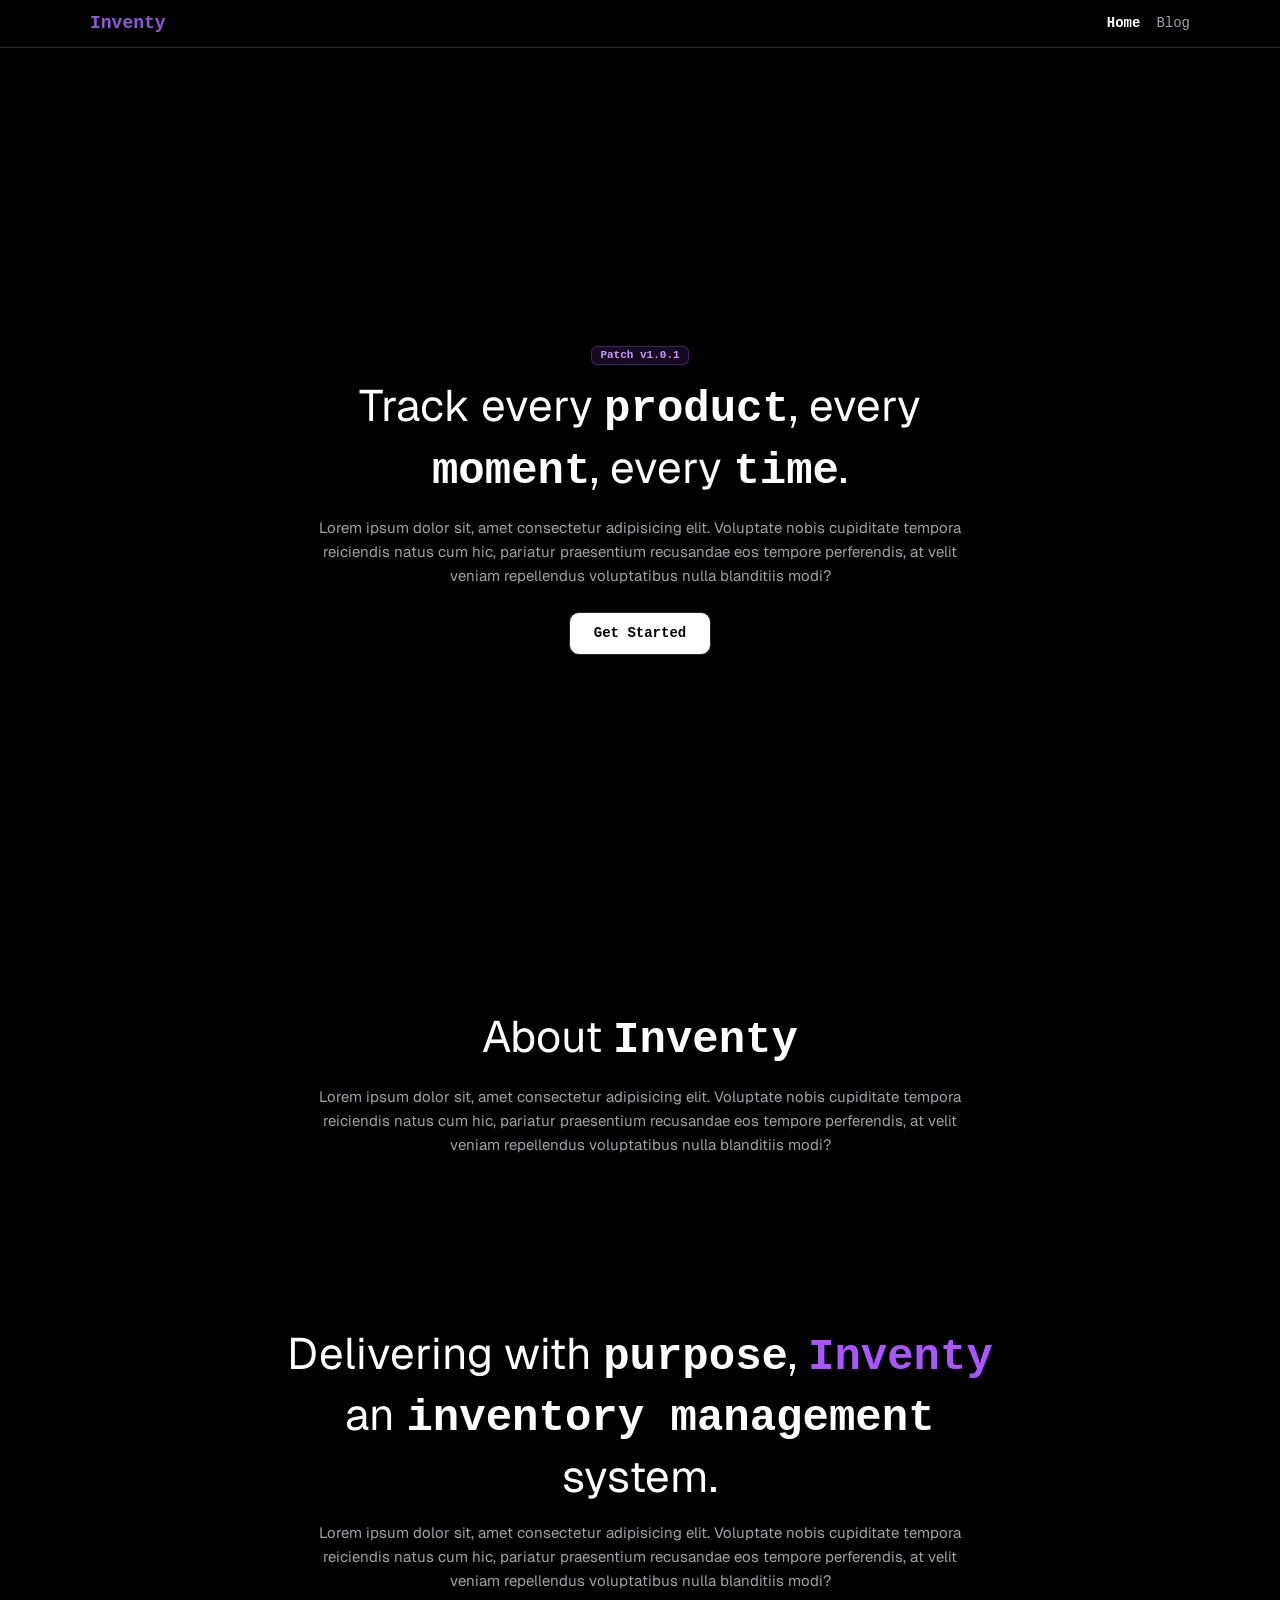
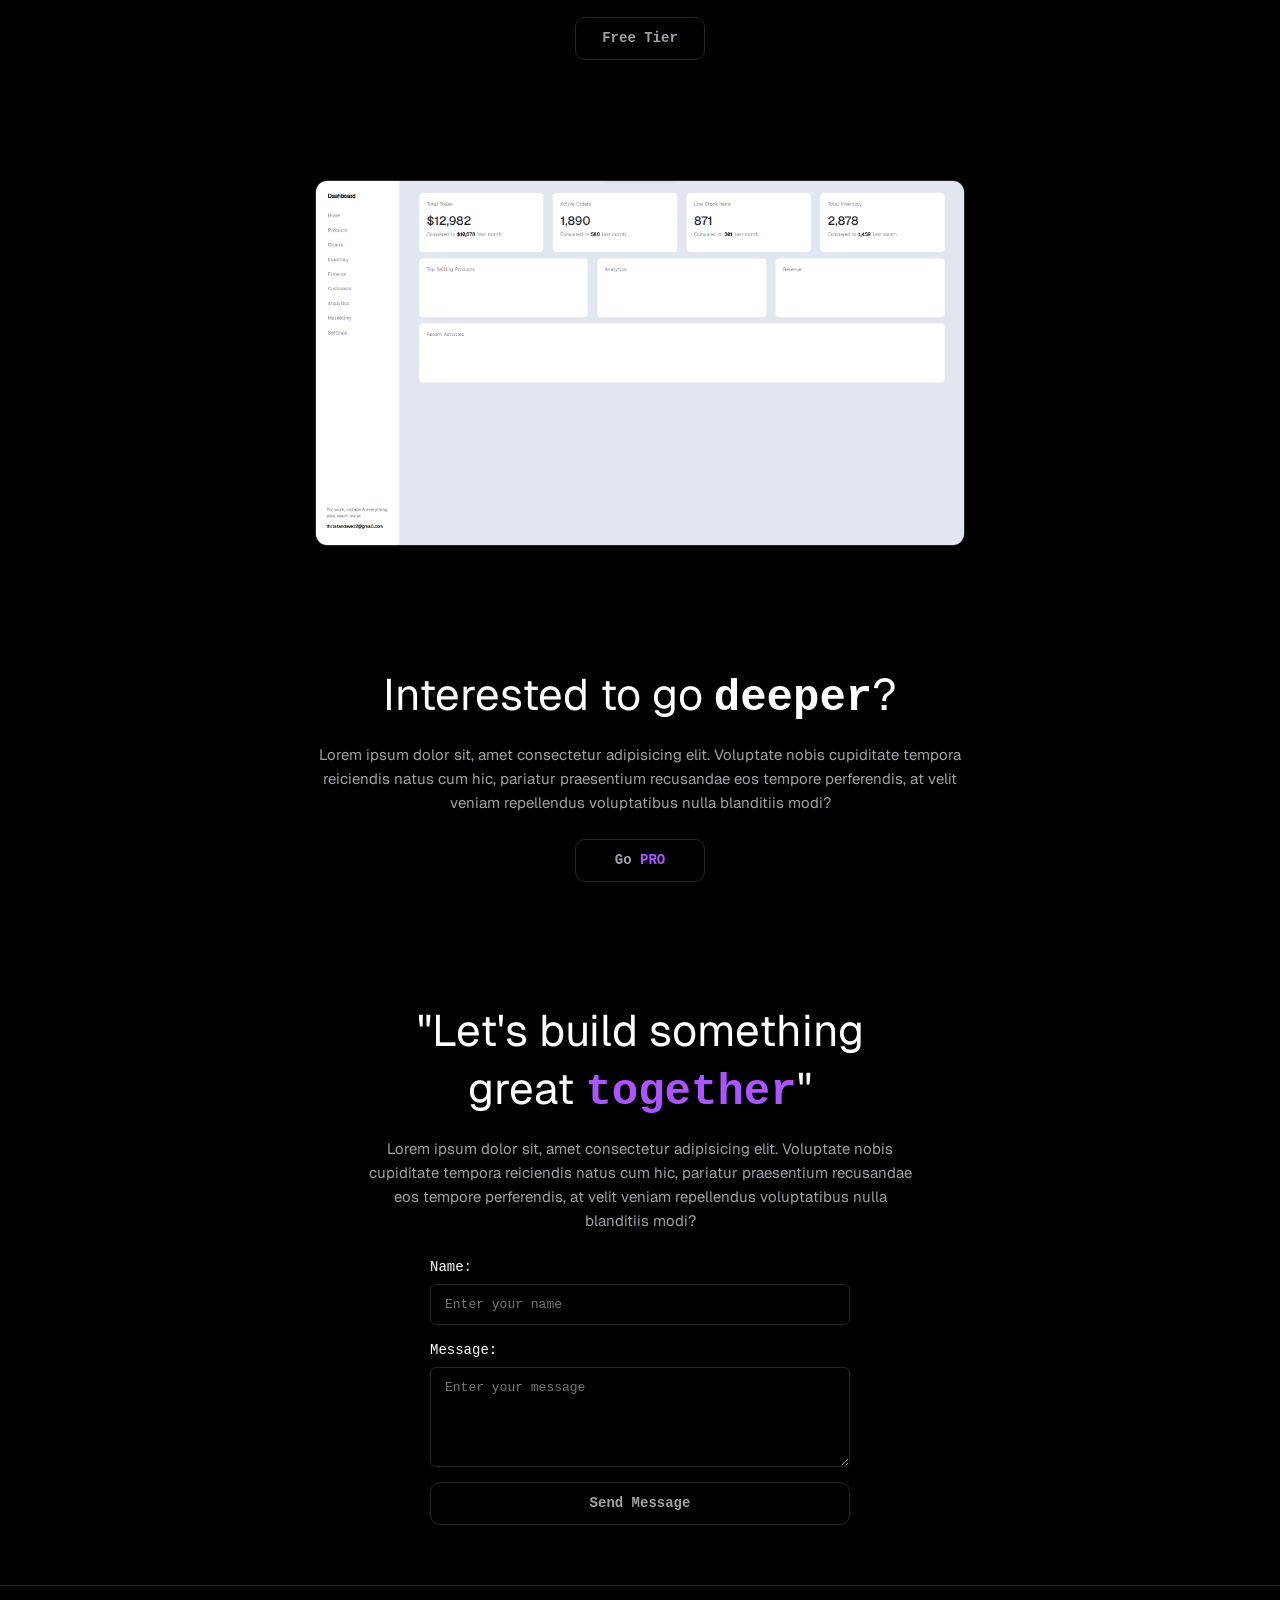
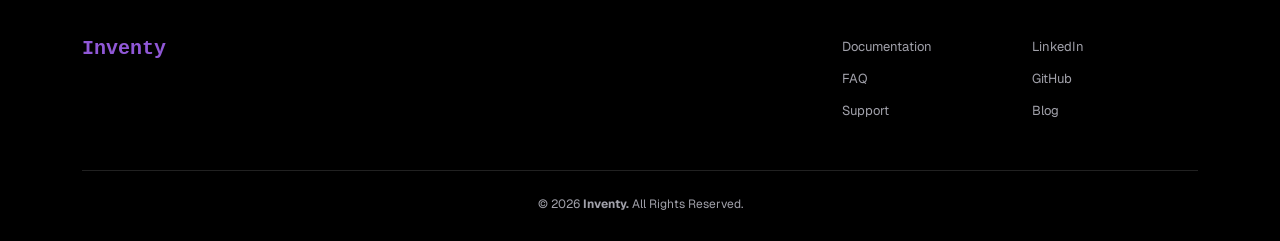
==== commit 13c546ab: "added dashboard contents, edit index and blog styles" ====
--- a/index.html
+++ b/index.html
@@ -43,6 +43,7 @@
             <div class="container">
                 <div class="row justify-content-center">
                     <div class="col-12 col-lg-8">
+                        <span class="badge">Patch v1.0.1</span>
                         <h1>Track every <span class="pixel-font">product</span>, every <span
                                 class="pixel-font">moment</span>, every <span class="pixel-font">time</span>.</h1>
                         <p class="light-p mt-3 mb-4">
@@ -92,7 +93,7 @@
             <div class="container">
                 <div class="row justify-content-center">
                     <div class="col-12 col-md-10 col-lg-8">
-                        <img src="img/Gemini_Generated_Image_yl770eyl770eyl77.jpg" alt="Inventy Dashboard Preview"
+                        <img src="img/dashboard.png" alt="Inventy Dashboard Preview"
                             class="img-fluid showcase-img">
                     </div>
                 </div>
--- a/css/style.css
+++ b/css/style.css
@@ -59,6 +59,7 @@
     font-weight: 800;
     font-size: 18px;
     color: #9058D7;
+    padding: 6px 8px;
 }
 
 .navbar-brand:hover {
@@ -123,6 +124,19 @@
 
 .hero-section .btn-custom:hover {
     color: #9058D7;
+}
+
+.badge {
+    display: inline-block;
+    background-color: rgba(170, 85, 255, 0.12);
+    color: rgb(205, 150, 255);
+    border: 1px solid rgba(170, 85, 255, 0.3);
+    border-radius: 6px;
+    padding: 3px 8px;
+    font-family: "Geist Pixel", monospace;
+    font-size: 11px;
+    font-weight: 600;
+    margin-bottom: 12px;
 }
 
 .about-section,
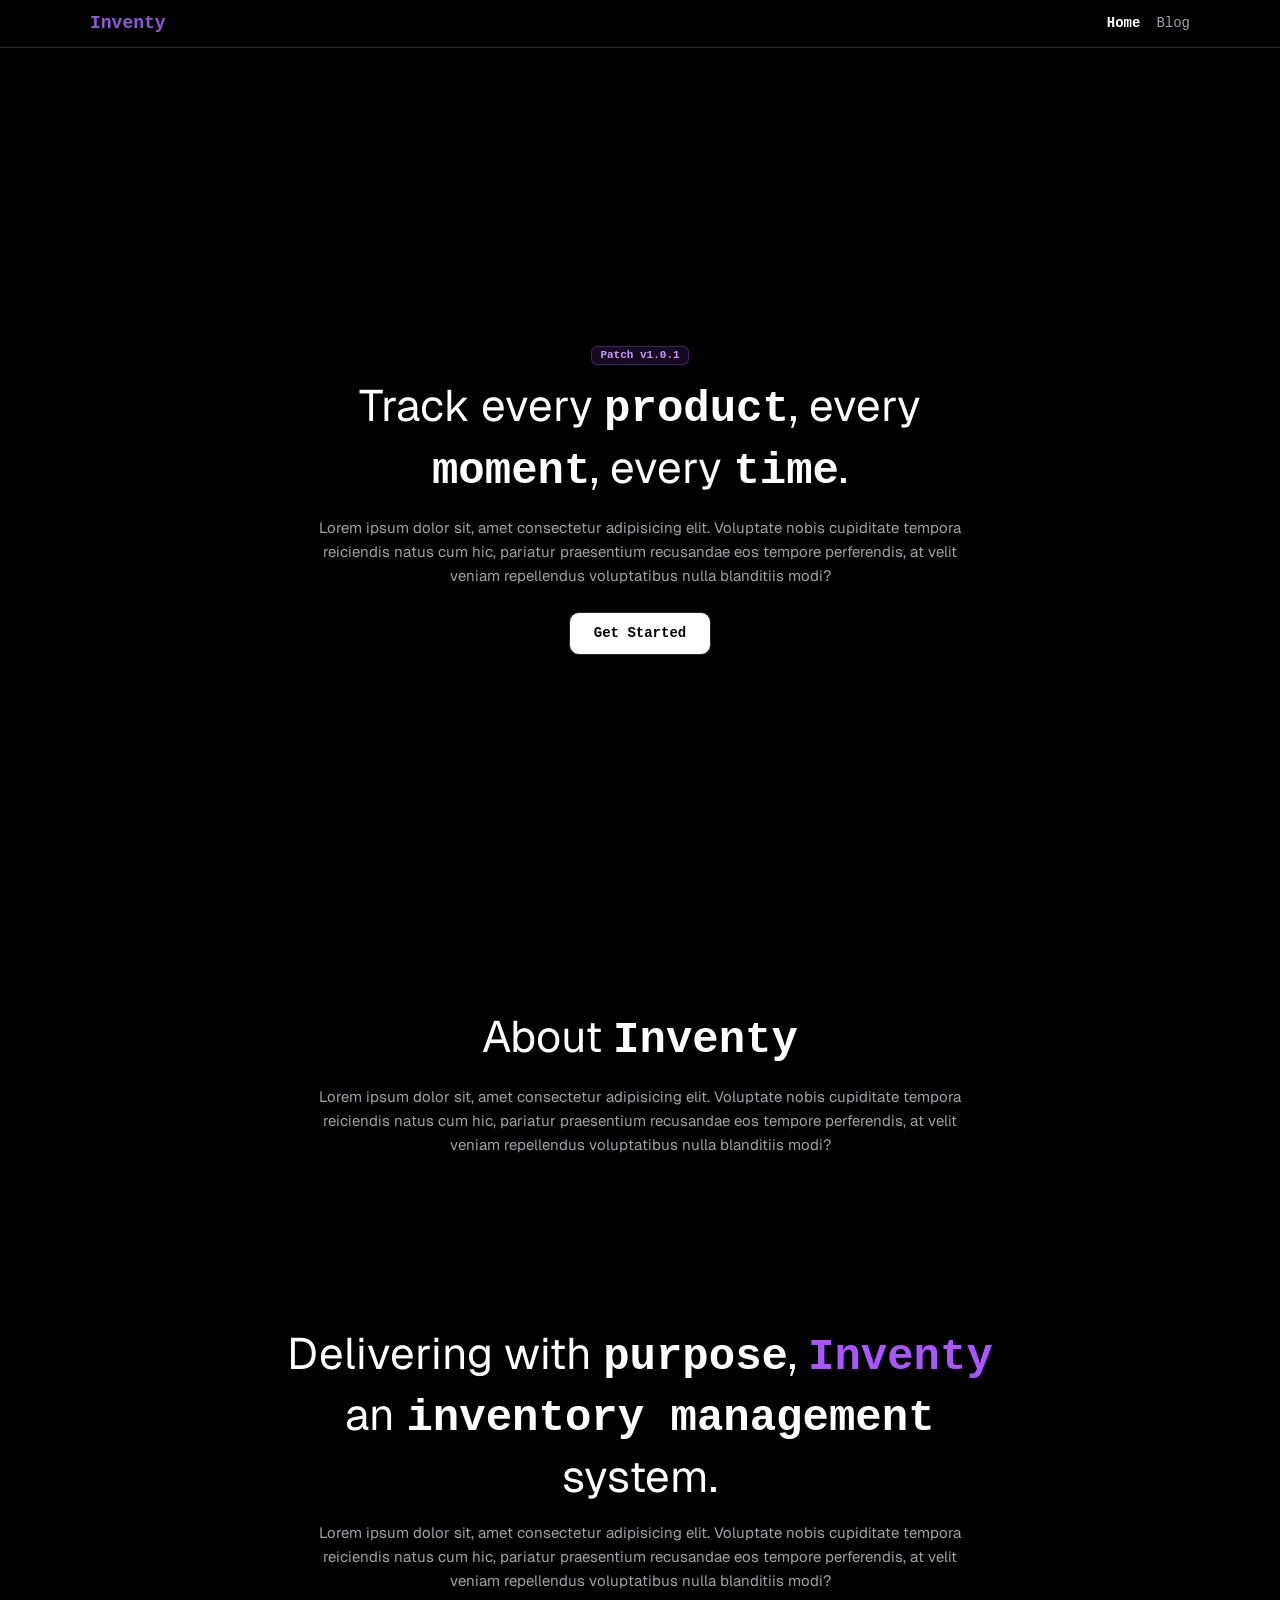
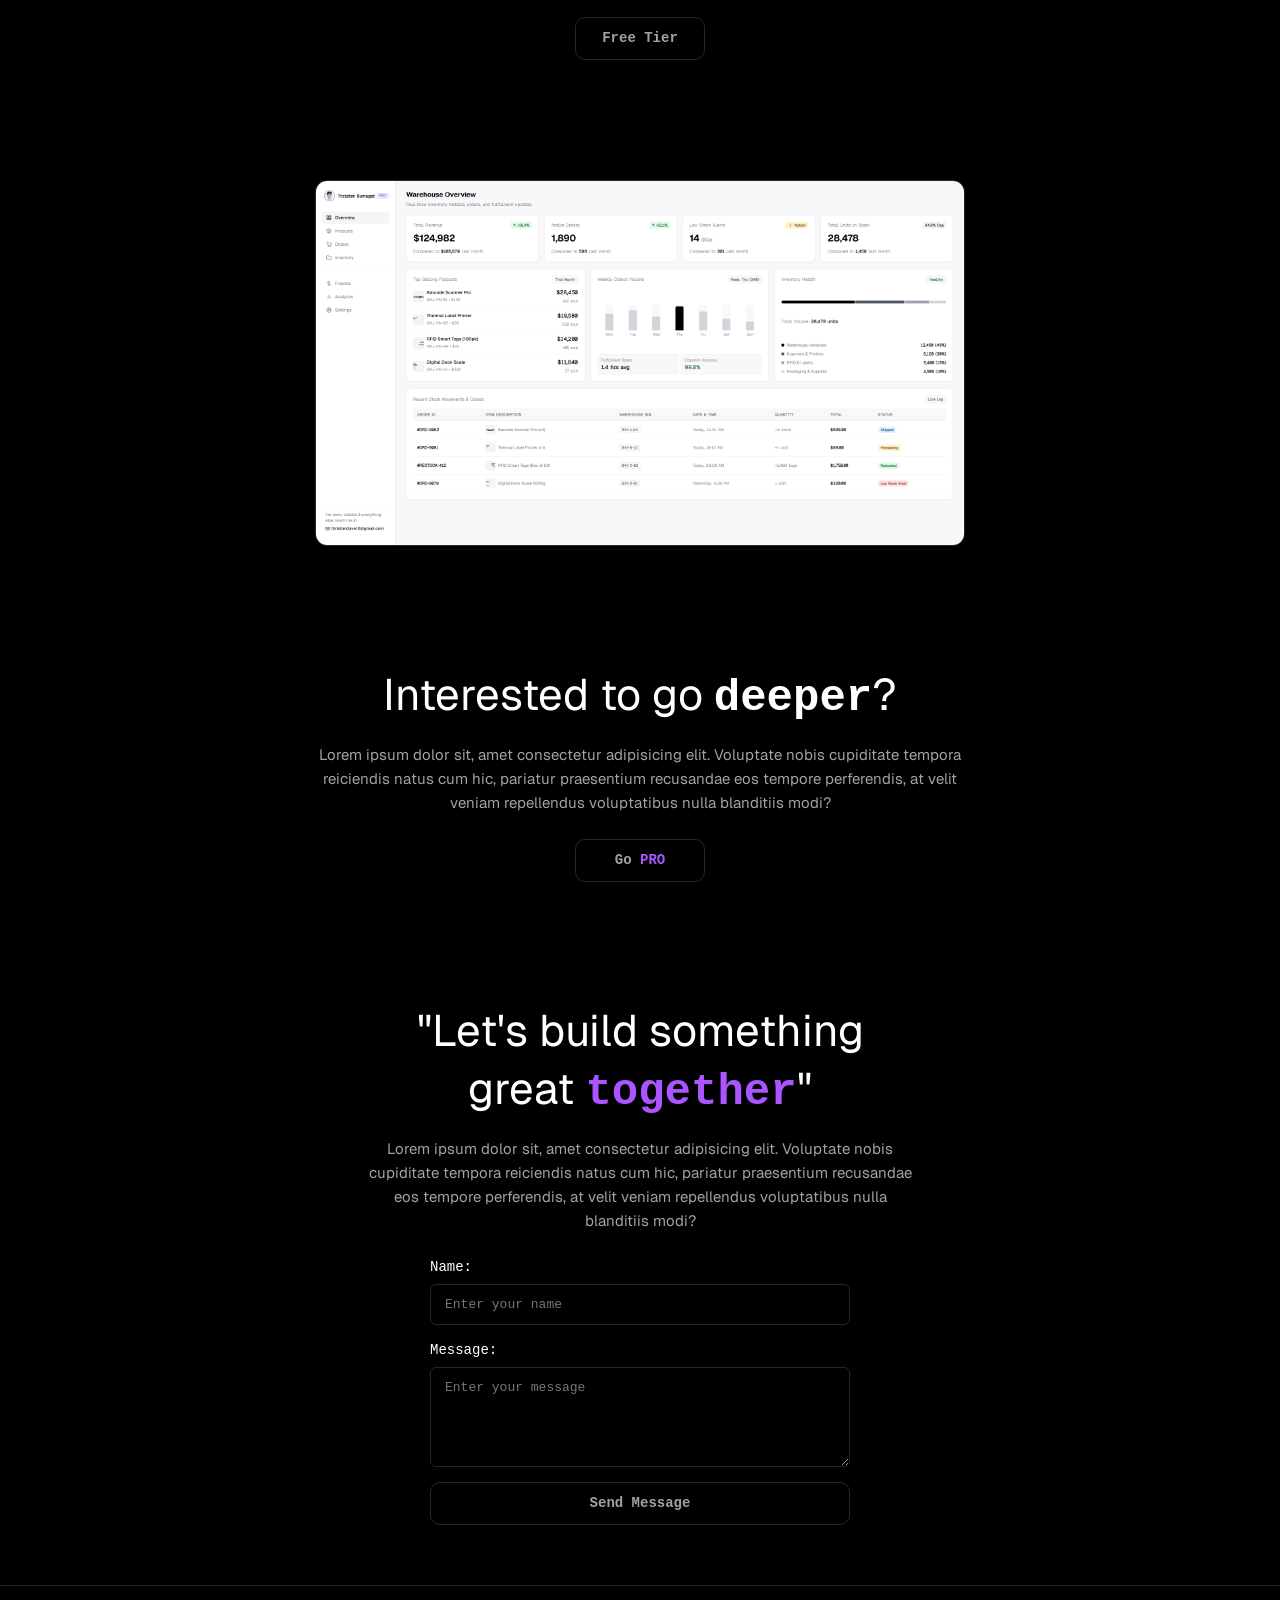
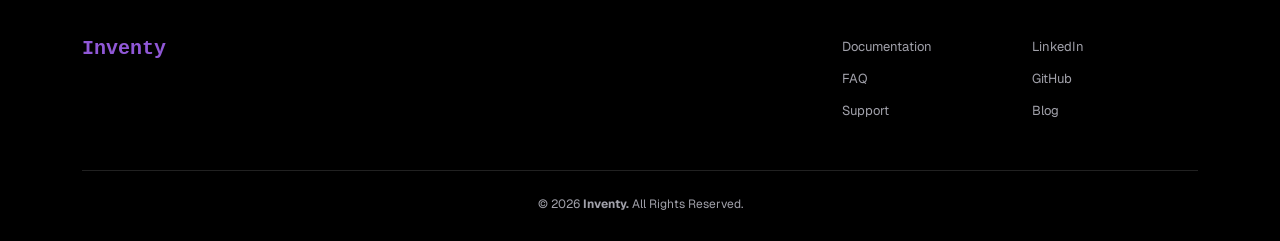
==== commit 4ad1a4f6: "link dashboard to index.html" ====
--- a/index.html
+++ b/index.html
@@ -51,7 +51,7 @@
                             tempora reiciendis natus cum hic, pariatur praesentium recusandae eos tempore perferendis,
                             at velit veniam repellendus voluptatibus nulla blanditiis modi?
                         </p>
-                        <a href="blog.html" class="btn-custom">Get Started</a>
+                        <a href="dashboard.html" class="btn-custom">Get Started</a>
                     </div>
                 </div>
             </div>
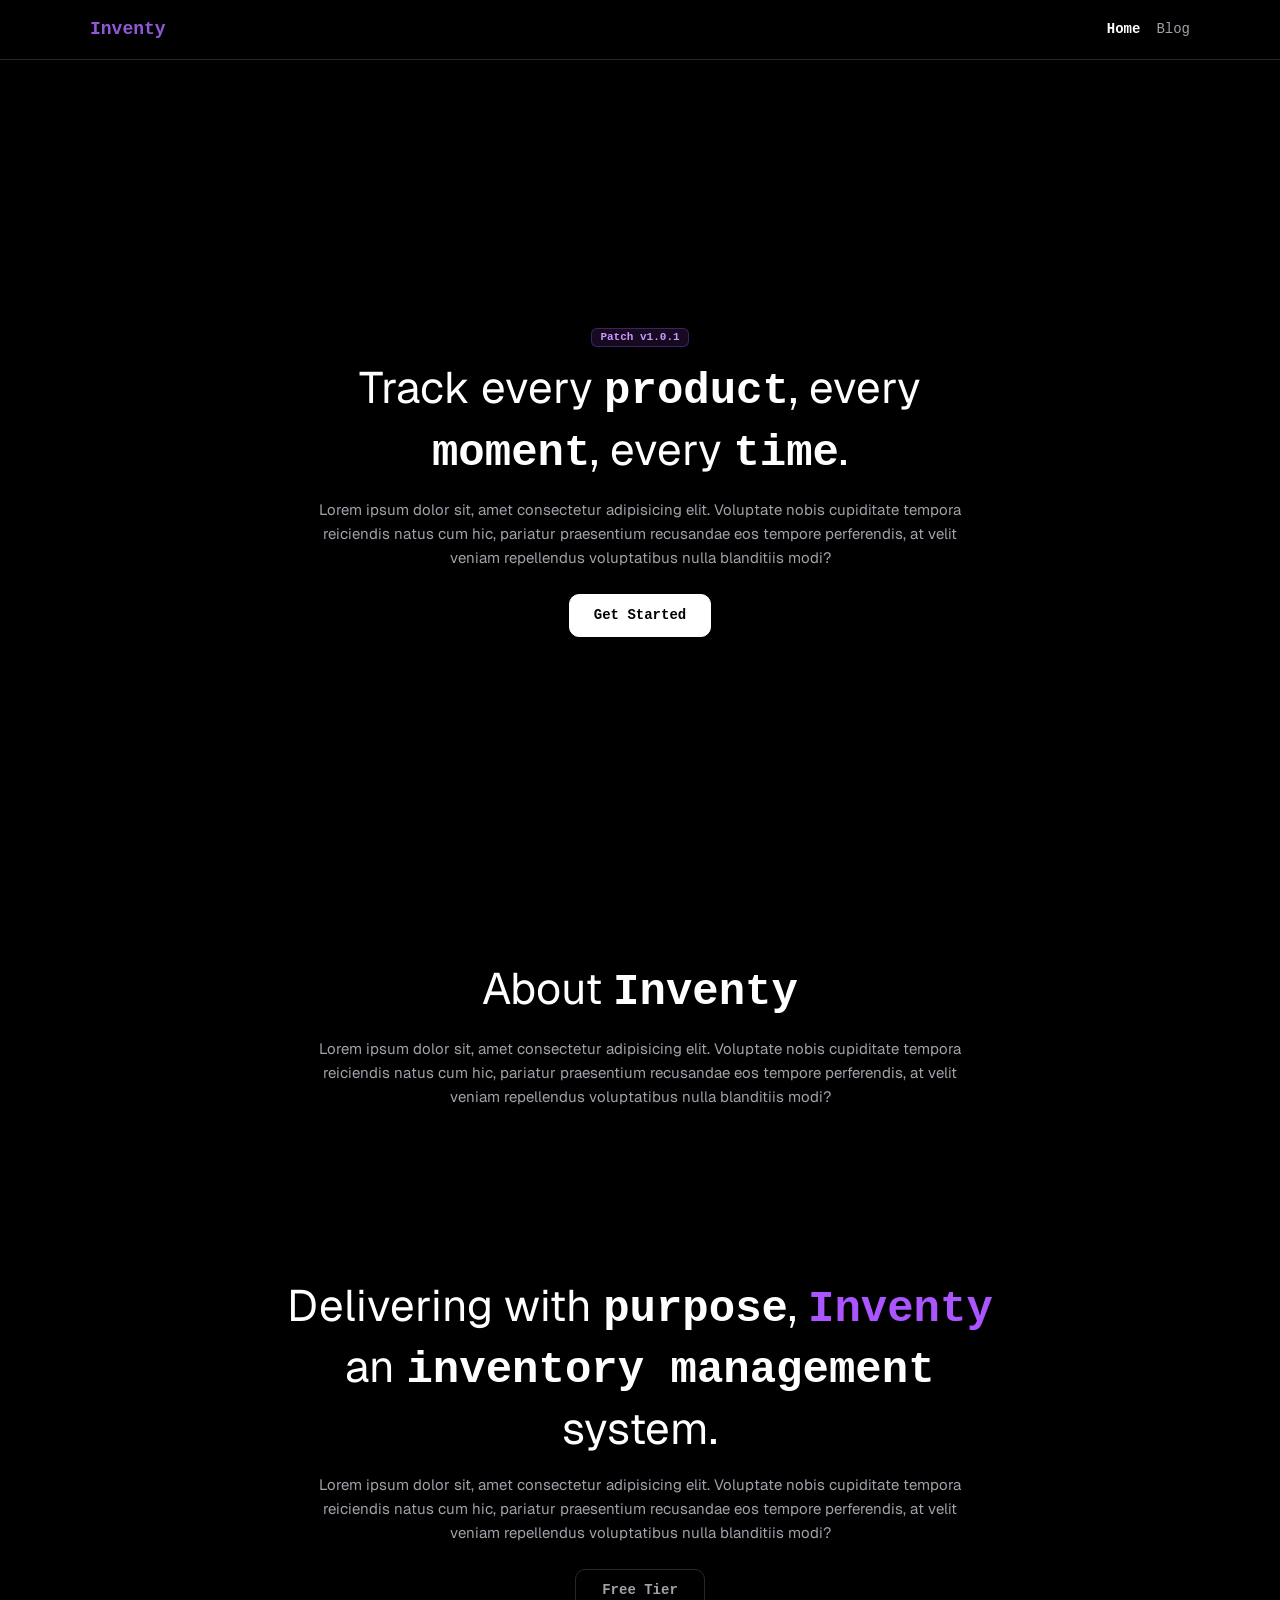
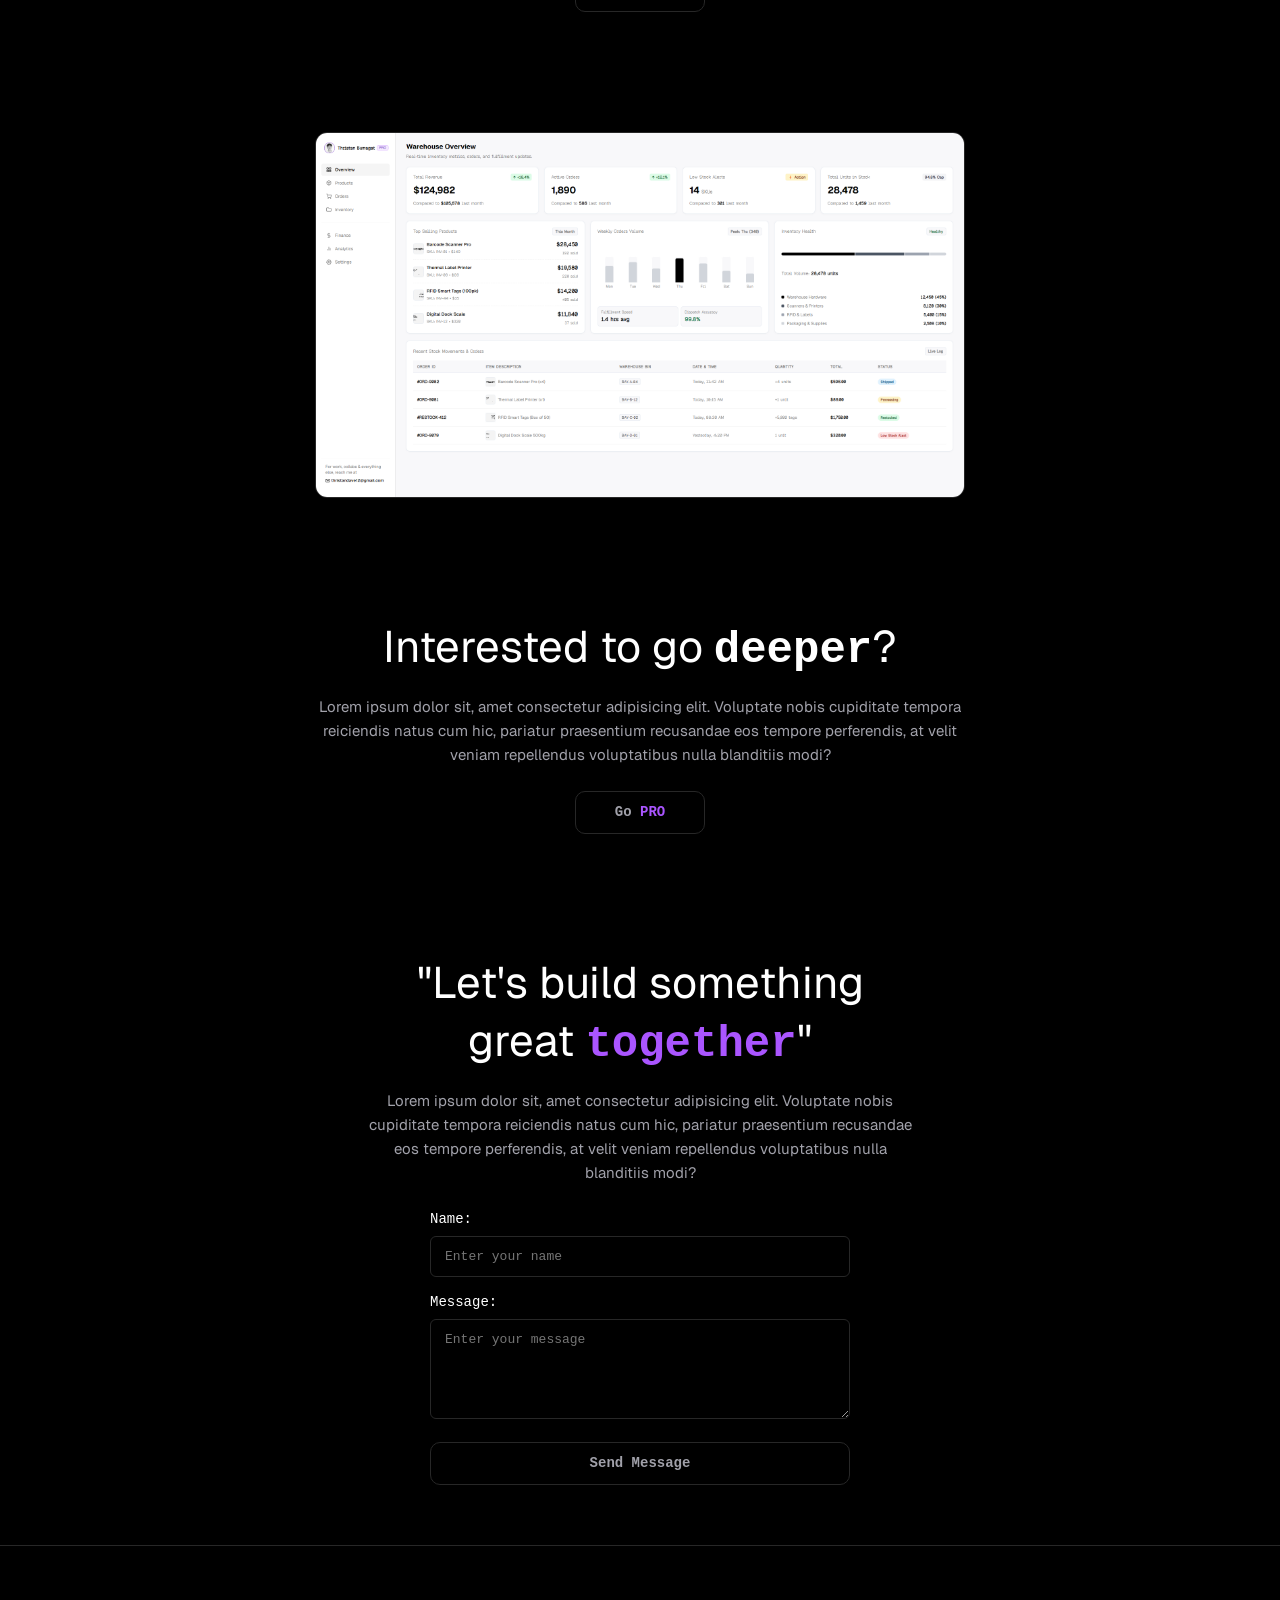
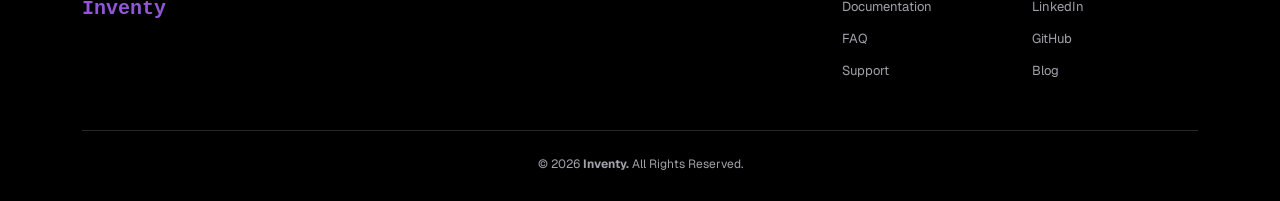
==== commit 4b82d078: "edit some styles" ====
--- a/index.html
+++ b/index.html
@@ -93,8 +93,7 @@
             <div class="container">
                 <div class="row justify-content-center">
                     <div class="col-12 col-md-10 col-lg-8">
-                        <img src="img/dashboard.png" alt="Inventy Dashboard Preview"
-                            class="img-fluid showcase-img">
+                        <img src="img/dashboard.png" alt="Inventy Dashboard Preview" class="img-fluid showcase-img">
                     </div>
                 </div>
             </div>
@@ -135,7 +134,7 @@
                                 <label for="message">Message:</label>
                                 <textarea id="message" placeholder="Enter your message" required></textarea>
                             </div>
-                            <button class="btn-custom" type="submit" class="mt-2">Send Message</button>
+                            <button class="btn-custom mt-2" type="submit">Send Message</button>
                         </form>
                     </div>
                 </div>
@@ -159,7 +158,8 @@
                 <div class="col-6 col-md-2">
                     <ul class="footer-links">
                         <li><a href="">LinkedIn</a></li>
-                        <li><a target="_blank" href="https://github.com/3stannn/Inventy" rel="noopener noreferrer">GitHub</a></li>
+                        <li><a target="_blank" href="https://github.com/3stannn/Inventy"
+                                rel="noopener noreferrer">GitHub</a></li>
                         <li><a href="blog.html">Blog</a></li>
                     </ul>
                 </div>
--- a/css/style.css
+++ b/css/style.css
@@ -1,5 +1,8 @@
 @import url('https://fonts.googleapis.com/css2?family=Geist+Pixel&family=Geist:ital,wght@0,100..900;1,100..900&display=swap');
 
+/* ==========================================================================
+   Base & Reset Styles
+   ========================================================================== */
 * {
     margin: 0;
     padding: 0;
@@ -8,11 +11,13 @@
 
 html, body {
     font-family: "Geist", sans-serif;
-    background-color: #000000;
-    color: #FFFFFF;
+    scroll-behavior: smooth;
+    scroll-padding-top: 80px;
     min-height: 100vh;
     display: flex;
     flex-direction: column;
+    background-color: #000000;
+    color: #FFFFFF;
 }
 
 main {
@@ -30,6 +35,9 @@
     text-decoration: none;
 }
 
+/* ==========================================================================
+   Typography & Utility Classes
+   ========================================================================== */
 .pixel-font {
     font-family: "Geist Pixel", monospace;
     font-weight: 800;
@@ -48,22 +56,39 @@
     line-height: 1.6;
 }
 
+.badge {
+    display: inline-block;
+    background-color: rgba(170, 85, 255, 0.12);
+    color: rgb(205, 150, 255);
+    border: 1px solid rgba(170, 85, 255, 0.3);
+    border-radius: 6px;
+    padding: 3px 8px;
+    font-family: "Geist Pixel", monospace;
+    font-size: 11px;
+    font-weight: 600;
+    margin-bottom: 12px;
+}
+
+/* ==========================================================================
+   Navbar
+   ========================================================================== */
 .navbar {
     background-color: #000000;
     border-bottom: 1px solid #272727;
-    padding: 4px 0;
+    padding: 10px 0;
 }
 
 .navbar-brand {
     font-family: "Geist Pixel", monospace;
     font-weight: 800;
     font-size: 18px;
-    color: #9058D7;
+    color: #9058D7 !important;
     padding: 6px 8px;
+    transition: color 0.2s ease;
 }
 
 .navbar-brand:hover {
-    color: rgb(205, 150, 255);
+    color: rgb(205, 150, 255) !important;
 }
 
 .navbar-nav .nav-link {
@@ -102,73 +127,16 @@
     background-image: url("data:image/svg+xml,%3csvg xmlns='http://www.w3.org/2000/svg' viewBox='0 0 30 30'%3e%3cpath stroke='rgba%28255, 255, 255, 0.9%29' stroke-linecap='round' stroke-miterlimit='10' stroke-width='2' d='M4 7h22M4 15h22M4 23h22'/%3e%3c/svg%3e");
     width: 24px;
     height: 24px;
-    transition: opacity 0.2s ease, transform 0.2s ease;
+    transition: opacity 0.2s ease;
 }
 
 .navbar-toggler:hover .navbar-toggler-icon {
     opacity: 0.75;
 }
 
-.hero-section {
-    min-height: 100vh;
-    display: flex;
-    align-items: center;
-    justify-content: center;
-    padding: 40px 0;
-}
-
-.hero-section .btn-custom {
-    background-color: #FFFFFF;
-    color: #000000;
-}
-
-.hero-section .btn-custom:hover {
-    color: #9058D7;
-}
-
-.badge {
-    display: inline-block;
-    background-color: rgba(170, 85, 255, 0.12);
-    color: rgb(205, 150, 255);
-    border: 1px solid rgba(170, 85, 255, 0.3);
-    border-radius: 6px;
-    padding: 3px 8px;
-    font-family: "Geist Pixel", monospace;
-    font-size: 11px;
-    font-weight: 600;
-    margin-bottom: 12px;
-}
-
-.about-section,
-.feature-section,
-.showcase-section,
-.cta-section,
-.contact-section {
-    padding: 60px 0;
-}
-
-.hero-section h1,
-.about-section h1,
-.feature-section h1,
-.cta-section h1,
-.contact-section h1 {
-    color: #FFFFFF;
-    font-weight: 400;
-    font-size: clamp(2rem, 4vw, 2.75rem);
-    line-height: 1.3;
-}
-
-.hero-section p,
-.about-section p,
-.feature-section p,
-.cta-section p,
-.contact-section p {
-    color: #A1A1AA;
-    max-width: 650px;
-    margin-left: auto;
-    margin-right: auto;
-}
-
+/* ==========================================================================
+   Buttons
+   ========================================================================== */
 .btn-custom {
     display: inline-block;
     width: auto;
@@ -189,6 +157,59 @@
     cursor: pointer;
     color: #000000;
     background-color: #FFFFFF;
+    border-color: #FFFFFF;
+}
+
+/* ==========================================================================
+   Landing Page Sections (index.html)
+   ========================================================================== */
+.hero-section {
+    min-height: calc(100vh - 60px);
+    display: flex;
+    align-items: center;
+    justify-content: center;
+    padding: 60px 0;
+}
+
+.hero-section .btn-custom {
+    background-color: #FFFFFF;
+    color: #000000;
+    border-color: #FFFFFF;
+}
+
+.hero-section .btn-custom:hover {
+    color: #9058D7;
+    background-color: #F4F4F5;
+}
+
+.about-section,
+.feature-section,
+.showcase-section,
+.cta-section,
+.contact-section {
+    padding: 60px 0;
+}
+
+.hero-section h1,
+.about-section h1,
+.feature-section h1,
+.cta-section h1,
+.contact-section h1 {
+    color: #FFFFFF;
+    font-weight: 400;
+    font-size: clamp(2rem, 4vw, 2.75rem);
+    line-height: 1.3;
+}
+
+.hero-section p,
+.about-section p,
+.feature-section p,
+.cta-section p,
+.contact-section p {
+    color: #A1A1AA;
+    max-width: 650px;
+    margin-left: auto;
+    margin-right: auto;
 }
 
 .showcase-img {
@@ -204,6 +225,7 @@
     transform: scale(1.02);
 }
 
+/* Contact Form */
 .contact {
     display: flex;
     flex-direction: column;
@@ -237,6 +259,7 @@
     width: 100%;
     box-sizing: border-box;
     font-size: 13px;
+    transition: border-color 0.2s ease, box-shadow 0.2s ease;
 }
 
 .contact textarea {
@@ -253,6 +276,239 @@
     box-shadow: 0 0 0 0.2rem rgba(170, 85, 255, 0.25);
 }
 
+/* ==========================================================================
+   Blog Page Sections (blog.html)
+   ========================================================================== */
+.hero-heading {
+    background-color: #000000;
+    margin-bottom: 20px;
+    padding-top: 40px;
+}
+
+.heading h1 {
+    font-weight: 400;
+    font-size: clamp(2rem, 4vw, 3rem);
+    width: 100%;
+    color: #FFFFFF;
+    line-height: 1.25;
+}
+
+.blog-section {
+    margin-bottom: 80px;
+}
+
+.blog-section .card {
+    overflow: hidden;
+    height: auto;
+    border-radius: 10px;
+    padding: 0;
+    margin-bottom: 10px;
+    background-color: #000000;
+    color: #FFFFFF;
+    border: 1px solid rgba(255, 255, 255, 0.08);
+    transition: border-color 0.3s ease;
+}
+
+.blog-section .card:hover {
+    border-color: rgba(255, 255, 255, 0.2);
+}
+
+.blog-section .card a {
+    display: block;
+    width: 100%;
+    height: 100%;
+}
+
+.blog-section .card img {
+    display: block;
+    width: 100%;
+    height: auto;
+    aspect-ratio: 16 / 9;
+    object-fit: cover;
+    transition: transform 400ms ease;
+}
+
+.blog-section .card img:hover {
+    transform: scale(1.04);
+}
+
+.title {
+    color: #FFFFFF;
+    font-weight: 600;
+    transition: color 0.2s ease;
+}
+
+.title:hover {
+    color: #9058D7;
+}
+
+.date,
+.read {
+    color: #A1A1AA;
+    font-family: "Geist Pixel", monospace;
+    font-weight: 400;
+    font-size: 12px;
+}
+
+/* ==========================================================================
+   Patch Notes Modal & Details (blog.html)
+   ========================================================================== */
+.modal-dialog {
+    overflow: hidden;
+}
+
+.modal-content {
+    background-color: #000000;
+    color: #FFFFFF;
+    border: 1px solid #272727;
+    border-radius: 20px;
+    padding: 0;
+}
+
+.modal-header {
+    border: none;
+    margin-bottom: 10px;
+    padding: 0;
+}
+
+.modal-body {
+    overflow-y: auto;
+    -ms-overflow-style: none;
+    scrollbar-width: none;
+    border: none;
+    padding: 20px;
+}
+
+.modal-body::-webkit-scrollbar {
+    display: none;
+}
+
+.modal-body .read {
+    font-size: 12px;
+}
+
+.modal-body p {
+    font-weight: 400;
+    font-size: 14px;
+    color: #FFFFFF;
+    line-height: 1.6;
+}
+
+.profile-chip {
+    display: inline-flex;
+    align-items: center;
+    gap: 10px;
+    margin-bottom: 16px;
+}
+
+.profile-chip img {
+    height: 32px;
+    width: 32px;
+    border-radius: 50%;
+    object-fit: cover;
+    flex-shrink: 0;
+    border: 1.5px solid #9058D7;
+}
+
+.profile-chip .name {
+    font-family: "Geist Pixel", sans-serif;
+    font-size: 13px;
+    font-weight: 600;
+    color: #FFFFFF;
+    margin: 0;
+    line-height: 1.2;
+}
+
+.patch-badge {
+    display: inline-block;
+    background-color: rgba(170, 85, 255, 0.12);
+    color: rgb(205, 150, 255);
+    border: 1px solid rgba(170, 85, 255, 0.3);
+    border-radius: 6px;
+    padding: 3px 8px;
+    font-family: "Geist Pixel", monospace;
+    font-size: 11px;
+    font-weight: 600;
+    margin-bottom: 12px;
+}
+
+.patch-summary {
+    color: #D4D4D8;
+    font-size: 14px;
+    line-height: 1.6;
+    margin-bottom: 16px;
+}
+
+.patch-section-title {
+    font-family: "Geist Pixel", monospace;
+    font-size: 13px;
+    font-weight: 800;
+    color: #FFFFFF;
+    margin-top: 14px;
+    margin-bottom: 8px;
+    display: flex;
+    align-items: center;
+    gap: 6px;
+}
+
+.patch-list {
+    list-style: none;
+    padding-left: 0;
+    margin-bottom: 16px;
+}
+
+.patch-list li {
+    font-size: 13px;
+    color: #A1A1AA;
+    line-height: 1.6;
+    margin-bottom: 8px;
+    position: relative;
+    padding-left: 16px;
+}
+
+.patch-list li::before {
+    content: "•";
+    color: rgb(170, 85, 255);
+    font-weight: bold;
+    position: absolute;
+    left: 0;
+}
+
+.patch-list li strong {
+    color: #FFFFFF;
+    font-weight: 600;
+}
+
+.modal-footer {
+    border: none;
+    padding: 4px 0 0 0;
+    margin-bottom: 0;
+}
+
+.modal button {
+    background-color: #000000;
+    color: #A1A1AA;
+    padding: 8px 14px;
+    border: 1px solid rgba(255, 255, 255, 0.2);
+    border-radius: 10px;
+    width: 100%;
+    font-family: "Geist Pixel", monospace;
+    font-size: 12px;
+    font-weight: 600;
+    margin: 0;
+    cursor: pointer;
+    transition: all 0.2s ease;
+}
+
+.modal button:hover {
+    color: #000000;
+    background-color: #FFFFFF;
+    border-color: #FFFFFF;
+}
+
+/* ==========================================================================
+   Footer
+   ========================================================================== */
 footer {
     background-color: #000000;
     color: #FFFFFF;
@@ -264,13 +520,14 @@
     font-family: "Geist Pixel", monospace;
     font-weight: 800;
     font-size: 20px;
-    color: #9058D7;
+    color: #9058D7 !important;
     text-decoration: none;
     display: inline-block;
+    transition: color 0.2s ease;
 }
 
 .footer-brand:hover {
-    color: rgb(205, 150, 255);
+    color: rgb(205, 150, 255) !important;
 }
 
 .footer-links {
@@ -297,7 +554,7 @@
 .copyright {
     text-align: center;
     padding-top: 24px;
-    border-top: 1px solid rgba(220, 220, 220, 0.15);
+    border-top: 1px solid #272727;
 }
 
 .copyright p {
@@ -305,4 +562,23 @@
     font-size: 12px;
     color: #A1A1AA;
     margin-bottom: 0;
+}
+
+/* ==========================================================================
+   Responsive Breakpoints
+   ========================================================================== */
+@media (max-width: 991.98px) {
+    .navbar-collapse {
+        padding-top: 12px;
+    }
+}
+
+@media (max-width: 767.98px) {
+    .hero-section {
+        padding: 40px 0;
+    }
+
+    .hero-heading {
+        padding-top: 20px;
+    }
 }
